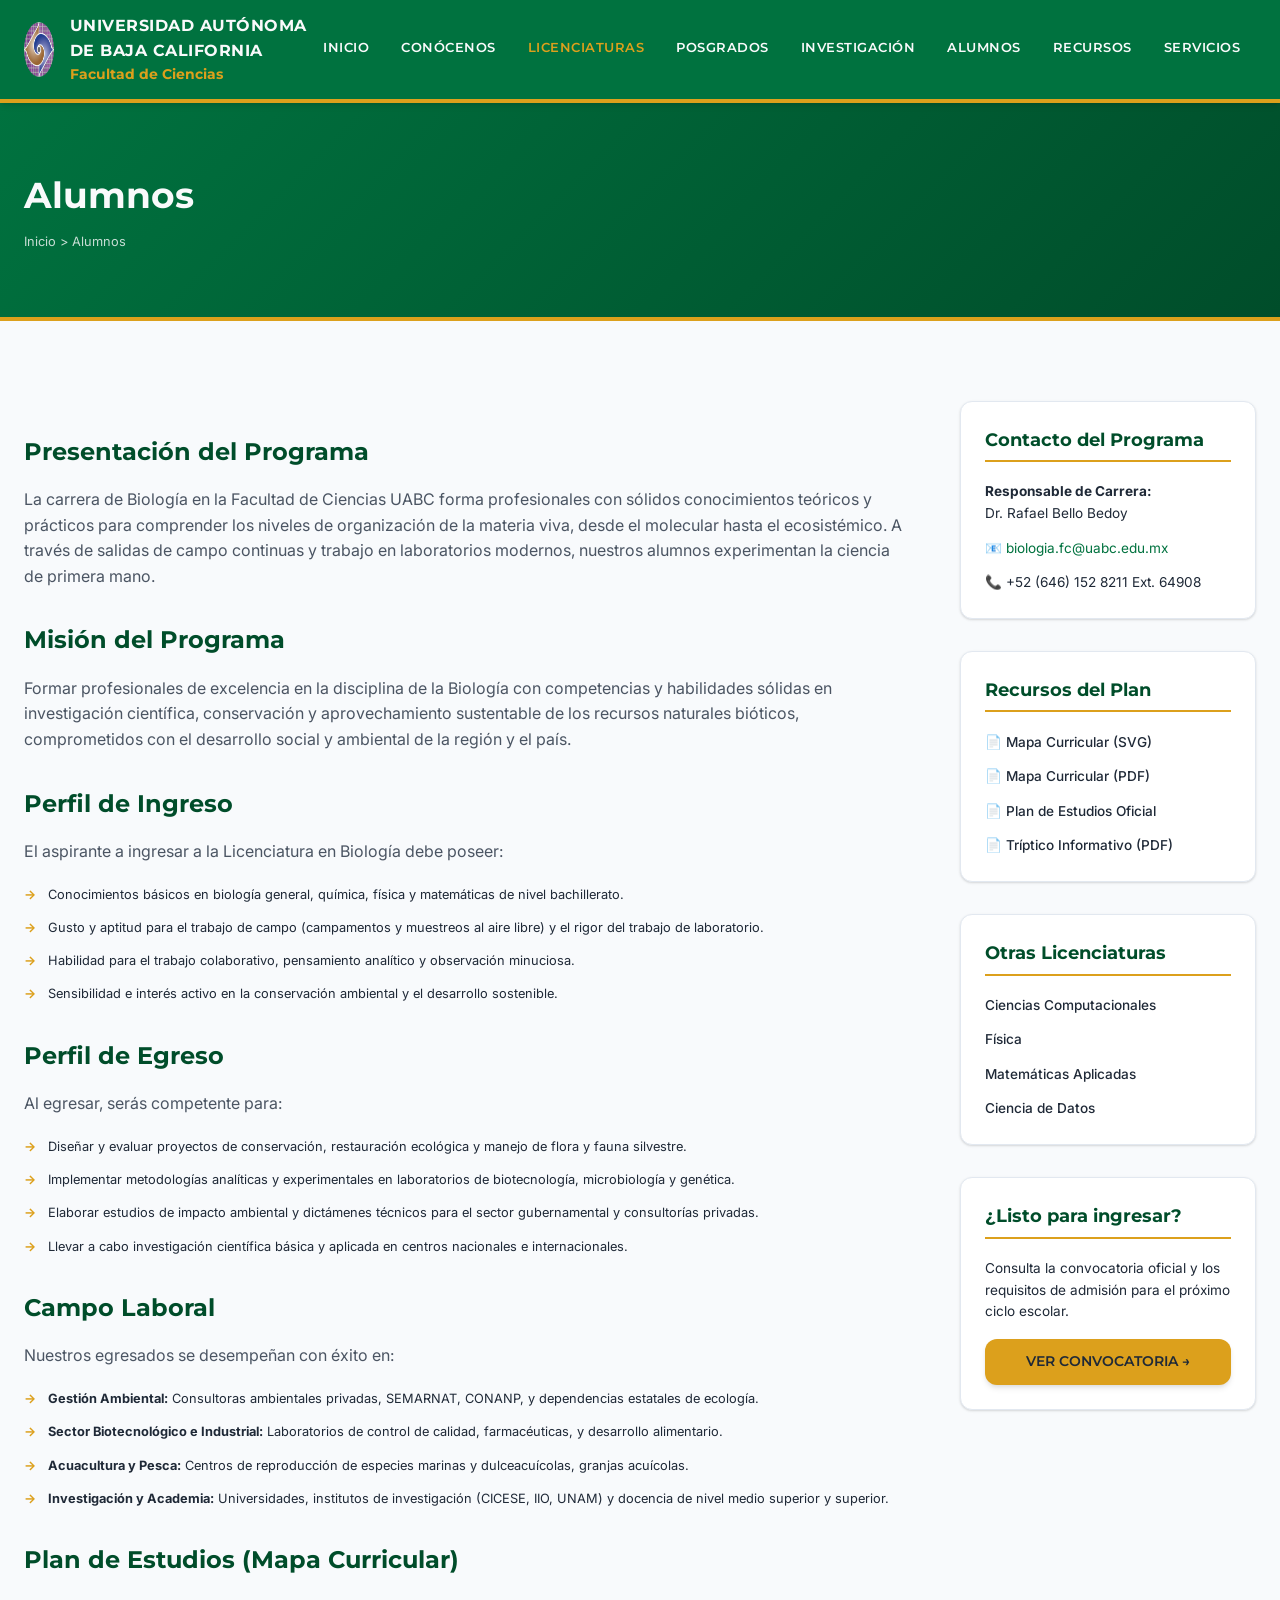
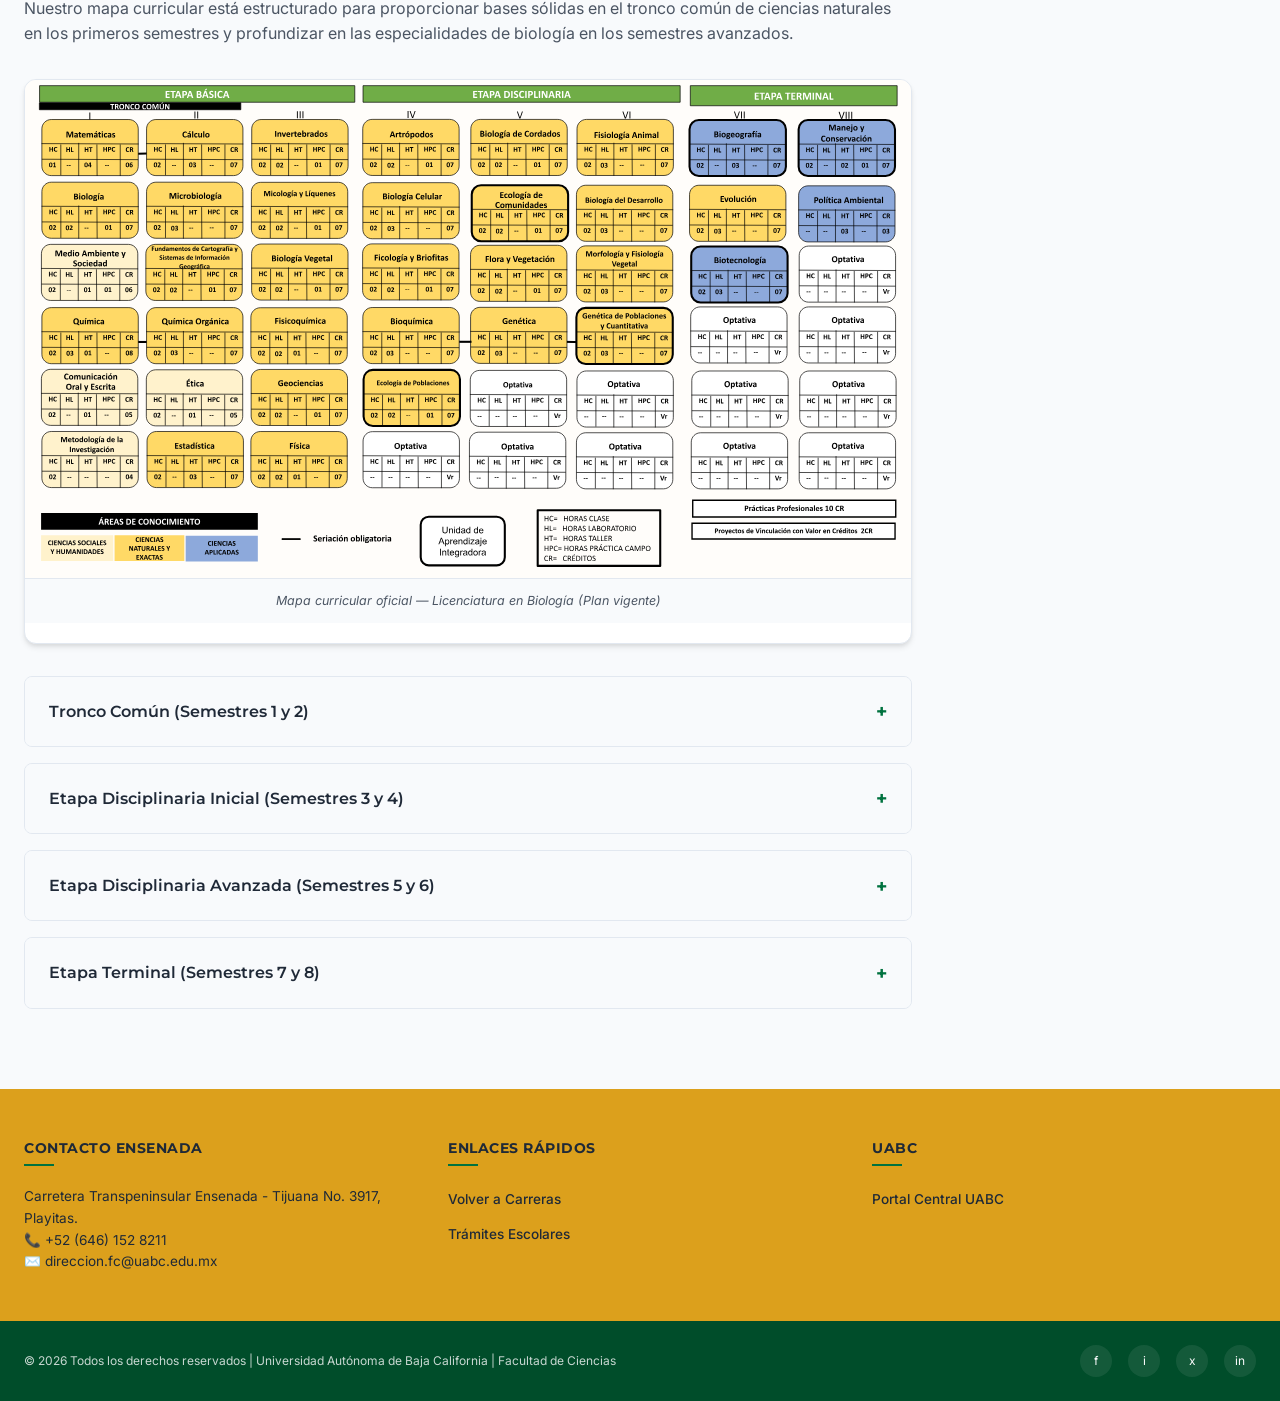
==== alumnos/index.html @ 663717fe "alumnos" ====
<!DOCTYPE html>
<html lang="es">

<head>
    <meta charset="UTF-8">
    <meta name="viewport" content="width=device-width, initial-scale=1.0">
    <title>Alumnos</title>
    <link rel="icon" href="../assets/img/fcloog.png">
    <link rel="stylesheet" href="../styles.css">
</head>

<body>



    <!-- Header & Navigation -->
    <header class="header-wrapper">
        <div class="container">
            <div class="main-nav">
                <a href="index.html" class="brand-section" id="logo-link">
                    <div class="brand-logos">
                        <img src="../assets/img/fcloog.png" alt="Logo Facultad de Ciencias" class="fc-logo"
                            id="fc-logo-img">
                    </div>
                    <div class="brand-text">
                        <h1>Universidad Autónoma de Baja California</h1>
                        <p><b> Facultad de Ciencias</b></p>
                    </div>
                </a>

                <!-- Desktop Menu -->
                <nav class="nav-links" id="navLinks">
                    <div class="nav-item">
                        <a href="../index.html" class="nav-link">Inicio</a>
                    </div>
                    <div class="nav-item">
                        <a href="../index.html#nosotros" class="nav-link">Conócenos</a>
                        <div class="dropdown-menu">
                            <a href="../index.html#nosotros" class="dropdown-item">Historia</a>
                            <a href="../index.html#nosotros" class="dropdown-item">Misión y Visión</a>
                            <a href="../index.html#nosotros" class="dropdown-item">Directorio Administrativo</a>
                        </div>
                    </div>
                    <div class="nav-item active">
                        <a href="index.html#carreras" class="nav-link">Licenciaturas</a>
                        <div class="dropdown-menu">
                            <a href="biologia.html" class="dropdown-item">Biología</a>
                            <a href="computacion.html" class="dropdown-item">Ciencias Computacionales</a>
                            <a href="fisica.html" class="dropdown-item">Física</a>
                            <a href="matematicas.html" class="dropdown-item">Matemáticas Aplicadas</a>
                            <a href="datos.html" class="dropdown-item">Ciencia de Datos</a>
                        </div>
                    </div>
                    <div class="nav-item">
                        <a href="#posgrados" class="nav-link">Posgrados</a>
                        <div class="dropdown-menu">
                            <a href="https://www.mezauabc.com/" target="_blank" class="dropdown-item">M. en Ecología
                                Molecular y Biotecnología</a>
                            <a href="http://fcm.ens.uabc.mx/posgrado/gestion-ambiental-especialidad.php" target="_blank"
                                class="dropdown-item">Esp. en Gestión Ambiental</a>
                            <a href="https://www.mydciuabc.com/" target="_blank" class="dropdown-item">M. y Dr. en
                                Ciencias e Ingeniería (MyDCI)</a>
                        </div>
                    </div>
                    <div class="nav-item">
                        <a href="#investigacion" class="nav-link">Investigación</a>
                        <div class="dropdown-menu">
                            <a href="#investigacion" class="dropdown-item">Indicadores de Calidad</a>
                            <a href="#investigacion" class="dropdown-item">Cuerpos Académicos</a>
                            <a href="#investigacion" class="dropdown-item">Proyectos Activos</a>
                        </div>
                    </div>
                    <div class="nav-item">
                        <a href="#alumnos" class="nav-link">Alumnos</a>
                        <div class="dropdown-menu">
                            <a href="#alumnos" class="dropdown-item">Horarios de Clase</a>
                            <a href="#alumnos" class="dropdown-item">Servicio Social</a>
                            <a href="#alumnos" class="dropdown-item">Modalidades de Aprendizaje (OMA)</a>
                            <a href="#alumnos" class="dropdown-item">Examenes especiales</a>
                            <a href="#alumnos" class="dropdown-item">Proceso de Bajas</a>
                            <a href="#alumnos" class="dropdown-item">Nuevo Ingreso</a>
                            <a href="#alumnos" class="dropdown-item">Inscripciones</a>
                            <a href="#alumnos" class="dropdown-item">Prácticas Profesionales</a>
                            <a href="#alumnos" class="dropdown-item">Portal de Alumnos</a>
                            <a href="#alumnos" class="dropdown-item">Tutoria</a>
                            <a href="#alumnos" class="dropdown-item">Titulación</a>
                            <a href="#alumnos" class="dropdown-item">Blackboard</a>
                            <a href="#alumnos" class="dropdown-item">Seguro Facultativo</a>
                            <a href="#alumnos" class="dropdown-item">Programa 8=1</a>
                            <a href="#alumnos" class="dropdown-item">Sociedad de Alumnos</a>
                        </div>
                    </div>
                    <div class="nav-item">
                        <a href="#recursos" class="nav-link">Recursos</a>
                        <div class="dropdown-menu">
                            <a href="../index.html#recursos" class="dropdown-item">Manuales de Laboratorio</a>
                            <a href="../index.html#recursos" class="dropdown-item">Libros Publicados</a>
                            <a href="../index.html#recursos" class="dropdown-item">Reglamentos</a>
                        </div>
                    </div>
                    <div class="nav-item">
                        <a href="#recursos" class="nav-link">Servicios</a>
                        <div class="dropdown-menu">
                            <a href="#recursos" class="dropdown-item">Visitas</a>
                            <a href="#recursos" class="dropdown-item">Prestación de Servicios</a>
                        </div>
                    </div>
                </nav>

                <button class="mobile-menu-btn" id="mobileMenuBtn">☰</button>
            </div>
        </div>
    </header>

    <!-- Page Header -->
    <section class="page-header">
        <div class="container">
            <h1 class="page-header-title">Alumnos</h1>
            <div class="breadcrumbs">
                <a href="../index.html">Inicio</a> &gt; <a href="../index.html#carreras">Alumnos</a>
            </div>
        </div>
    </section>

    <!-- Page Content -->
    <section class="page-content-wrapper">
        <div class="container">
            <div class="page-grid">

                <!-- Main Content -->
                <main class="page-main">
                    <!-- Stat board -->
                    <!-- <div class="program-stats">
                        <div class="stat-item">
                            <span class="stat-label">Duración</span>
                            <span class="stat-val">8 Semestres</span>
                        </div>
                        <div class="stat-item">
                            <span class="stat-label">Modalidad</span>
                            <span class="stat-val">Presencial</span>
                        </div>
                        <div class="stat-item">
                            <span class="stat-label">Créditos</span>
                            <span class="stat-val">350 Créditos</span>
                        </div>
                        <div class="stat-item">
                            <span class="stat-label">Campus</span>
                            <span class="stat-val">Ensenada</span>
                        </div>
                    </div> -->

                    <h2>Presentación del Programa</h2>
                    <p>La carrera de Biología en la Facultad de Ciencias UABC forma profesionales con sólidos
                        conocimientos teóricos y prácticos para comprender los niveles de organización de la materia
                        viva, desde el molecular hasta el ecosistémico. A través de salidas de campo continuas y trabajo
                        en laboratorios modernos, nuestros alumnos experimentan la ciencia de primera mano.</p>

                    <h2>Misión del Programa</h2>
                    <p>Formar profesionales de excelencia en la disciplina de la Biología con competencias y habilidades
                        sólidas en investigación científica, conservación y aprovechamiento sustentable de los recursos
                        naturales bióticos, comprometidos con el desarrollo social y ambiental de la región y el país.
                    </p>

                    <h2>Perfil de Ingreso</h2>
                    <p>El aspirante a ingresar a la Licenciatura en Biología debe poseer:</p>
                    <ul class="stage-list" style="margin-bottom: 1.5rem;">
                        <li>Conocimientos básicos en biología general, química, física y matemáticas de nivel
                            bachillerato.</li>
                        <li>Gusto y aptitud para el trabajo de campo (campamentos y muestreos al aire libre) y el rigor
                            del trabajo de laboratorio.</li>
                        <li>Habilidad para el trabajo colaborativo, pensamiento analítico y observación minuciosa.</li>
                        <li>Sensibilidad e interés activo en la conservación ambiental y el desarrollo sostenible.</li>
                    </ul>

                    <h2>Perfil de Egreso</h2>
                    <p>Al egresar, serás competente para:</p>
                    <ul class="stage-list" style="margin-bottom: 1.5rem;">
                        <li>Diseñar y evaluar proyectos de conservación, restauración ecológica y manejo de flora y
                            fauna silvestre.</li>
                        <li>Implementar metodologías analíticas y experimentales en laboratorios de biotecnología,
                            microbiología y genética.</li>
                        <li>Elaborar estudios de impacto ambiental y dictámenes técnicos para el sector gubernamental y
                            consultorías privadas.</li>
                        <li>Llevar a cabo investigación científica básica y aplicada en centros nacionales e
                            internacionales.</li>
                    </ul>

                    <h2>Campo Laboral</h2>
                    <p>Nuestros egresados se desempeñan con éxito en:</p>
                    <ul class="stage-list" style="margin-bottom: 1.5rem;">
                        <li><strong>Gestión Ambiental:</strong> Consultoras ambientales privadas, SEMARNAT, CONANP, y
                            dependencias estatales de ecología.</li>
                        <li><strong>Sector Biotecnológico e Industrial:</strong> Laboratorios de control de calidad,
                            farmacéuticas, y desarrollo alimentario.</li>
                        <li><strong>Acuacultura y Pesca:</strong> Centros de reproducción de especies marinas y
                            dulceacuícolas, granjas acuícolas.</li>
                        <li><strong>Investigación y Academia:</strong> Universidades, institutos de investigación
                            (CICESE, IIO, UNAM) y docencia de nivel medio superior y superior.</li>
                    </ul>

                    <!-- Study Plan Curriculum Accordion -->
                    <h2>Plan de Estudios (Mapa Curricular)</h2>
                    <p>Nuestro mapa curricular está estructurado para proporcionar bases sólidas en el tronco común de
                        ciencias naturales en los primeros semestres y profundizar en las especialidades de biología en
                        los semestres avanzados.</p>

                    <!-- Plan de Estudios Image -->
                    <div class="plan-image-wrapper">
                        <img src="../assets/planes/biologia.svg" alt="Mapa Curricular Licenciatura en Biología - UABC"
                            class="plan-image">
                        <p class="plan-image-caption">Mapa curricular oficial — Licenciatura en Biología (Plan vigente)
                        </p>
                    </div>

                    <div class="curriculum-accordion">
                        <!-- Semestre 1-2 -->
                        <div class="accordion-item">
                            <div class="accordion-header">Tronco Común (Semestres 1 y 2)</div>
                            <div class="accordion-body">
                                <div class="semester-list">
                                    <div class="subject-card">Matemáticas Básicas</div>
                                    <div class="subject-card">Química General</div>
                                    <div class="subject-card">Biología General</div>
                                    <div class="subject-card">Introducción a las Ciencias</div>
                                    <div class="subject-card">Física General</div>
                                    <div class="subject-card">Metodología de la Ciencia</div>
                                </div>
                            </div>
                        </div>

                        <!-- Semestre 3-4 -->
                        <div class="accordion-item">
                            <div class="accordion-header">Etapa Disciplinaria Inicial (Semestres 3 y 4)</div>
                            <div class="accordion-body">
                                <div class="semester-list">
                                    <div class="subject-card">Botánica General</div>
                                    <div class="subject-card">Zoología de Invertebrados</div>
                                    <div class="subject-card">Bioquímica Celular</div>
                                    <div class="subject-card">Bioestadística</div>
                                    <div class="subject-card">Fisiología Vegetal</div>
                                    <div class="subject-card">Morfología Animal</div>
                                </div>
                            </div>
                        </div>

                        <!-- Semestre 5-6 -->
                        <div class="accordion-item">
                            <div class="accordion-header">Etapa Disciplinaria Avanzada (Semestres 5 y 6)</div>
                            <div class="accordion-body">
                                <div class="semester-list">
                                    <div class="subject-card">Ecología General</div>
                                    <div class="subject-card">Genética de Poblaciones</div>
                                    <div class="subject-card">Biología Marina</div>
                                    <div class="subject-card">Zoología de Vertebrados</div>
                                    <div class="subject-card">Microbiología</div>
                                    <div class="subject-card">Evolución Biológica</div>
                                </div>
                            </div>
                        </div>

                        <!-- Semestre 7-8 -->
                        <div class="accordion-item">
                            <div class="accordion-header">Etapa Terminal (Semestres 7 y 8)</div>
                            <div class="accordion-body">
                                <div class="semester-list">
                                    <div class="subject-card">Manejo de Vida Silvestre</div>
                                    <div class="subject-card">Legislación Ambiental</div>
                                    <div class="subject-card">Seminario de Titulación</div>
                                    <div class="subject-card">Biogeografía</div>
                                    <div class="subject-card">Asignatura Optativa I</div>
                                    <div class="subject-card">Asignatura Optativa II</div>
                                </div>
                            </div>
                        </div>
                    </div>
                </main>

                <!-- Sidebar -->
                <aside class="sidebar">
                    <div class="sidebar-panel">
                        <h3>Contacto del Programa</h3>
                        <p style="font-size: 0.85rem; margin-bottom: 0.8rem;"><strong>Responsable de
                                Carrera:</strong><br>Dr. Rafael Bello Bedoy</p>
                        <p style="font-size: 0.85rem; margin-bottom: 0.8rem;">📧 <a
                                href="mailto:biologia.fc@uabc.edu.mx"
                                style="color: var(--primary-color);">biologia.fc@uabc.edu.mx</a></p>
                        <p style="font-size: 0.85rem;">📞 +52 (646) 152 8211 Ext. 64908</p>
                    </div>

                    <div class="sidebar-panel">
                        <h3>Recursos del Plan</h3>
                        <div class="sidebar-links">
                            <a href="./assets/planes/biologia.svg" target="_blank" class="sidebar-link">
                                📄 Mapa Curricular (SVG)
                            </a>
                            <a href="https://ciencias.ens.uabc.mx/documentos/nuevoplan/mapa-biologia.pdf"
                                target="_blank" class="sidebar-link">
                                📄 Mapa Curricular (PDF)
                            </a>
                            <a href="https://ciencias.ens.uabc.mx/documentos/planes/bio/PlanBio_2017-2.pdf"
                                target="_blank" class="sidebar-link">
                                📄 Plan de Estudios Oficial
                            </a>
                            <a href="https://ciencias.ens.uabc.mx/documentos/dipticos/biologia.pdf" target="_blank"
                                class="sidebar-link">
                                📄 Tríptico Informativo (PDF)
                            </a>
                        </div>
                    </div>

                    <div class="sidebar-panel">
                        <h3>Otras Licenciaturas</h3>
                        <div class="sidebar-links">
                            <a href="computacion.html" class="sidebar-link">Ciencias Computacionales</a>
                            <a href="fisica.html" class="sidebar-link">Física</a>
                            <a href="matematicas.html" class="sidebar-link">Matemáticas Aplicadas</a>
                            <a href="datos.html" class="sidebar-link">Ciencia de Datos</a>
                        </div>
                    </div>

                    <div class="sidebar-panel">
                        <h3>¿Listo para ingresar?</h3>
                        <p style="font-size: 0.85rem; margin-bottom: 1rem;">Consulta la convocatoria oficial y los
                            requisitos de admisión para el próximo ciclo escolar.</p>
                        <a href="http://cgsege.uabc.mx" target="_blank" class="btn"
                            style="width: 100%; text-align: center; display: block;">Ver Convocatoria →</a>
                    </div>
                </aside>

            </div>
        </div>
    </section>

    <!-- Footer -->
    <footer class="footer-wrapper">
        <div class="footer-middle">
            <div class="container">
                <div class="footer-middle-grid">
                    <div class="footer-middle-col">
                        <h3>Contacto Ensenada</h3>
                        <p style="font-size: 0.85rem; line-height: 1.6;">Carretera Transpeninsular Ensenada - Tijuana
                            No. 3917, Playitas.<br>📞 +52 (646) 152 8211<br>✉️ direccion.fc@uabc.edu.mx</p>
                    </div>
                    <div class="footer-middle-col">
                        <h3>Enlaces Rápidos</h3>
                        <ul>
                            <li><a href="../index.html#carreras">Volver a Carreras</a></li>
                            <li><a href="../index.html#alumnos">Trámites Escolares</a></li>
                        </ul>
                    </div>
                    <div class="footer-middle-col">
                        <h3>UABC</h3>
                        <ul>
                            <li><a href="https://www.uabc.mx/" target="_blank">Portal Central UABC</a></li>
                        </ul>
                    </div>
                </div>
            </div>
        </div>
        <div class="footer-bottom">
            <div class="container">
                <p>© 2026 Todos los derechos reservados | Universidad Autónoma de Baja California | Facultad de Ciencias
                </p>
                <div class="social-links">
                    <a href="https://www.facebook.com/UABC.FacultaddeCiencias" target="_blank" class="social-link">f</a>
                    <a href="https://www.instagram.com/uabc_oficial" target="_blank" class="social-link">i</a>
                    <a href="https://twitter.com/UABC_Oficial" target="_blank" class="social-link">x</a>
                    <a href="https://mx.linkedin.com/school/uabc/" target="_blank" class="social-link">in</a>
                </div>
            </div>
        </div>
    </footer>

    <script src="../app.js"></script>
</body>

</html>
---- styles.css ----
@import url('https://fonts.googleapis.com/css?family=Montserrat:200,400,600,700|Inter:400,500,600,700&display=swap');

:root {
    --primary-color: #00723F;
    /* Rich UABC Green */
    --primary-light: #0b9354;
    --primary-dark: #004d2a;
    --accent-color: #DCA01C;
    /* UABC Gold */
    --accent-light: #ffd56b;
    --accent-dark: #b8810e;
    --text-dark: #1F2937;
    --text-medium: #4B5563;
    --text-light: #F9FAFB;
    --text-muted: #9CA3AF;
    --bg-light: #F8FAFC;
    --bg-card: #FFFFFF;
    --bg-dark: #111827;
    --border-color: #E2E8F0;

    --font-sans: 'Inter', sans-serif;
    --font-title: 'Montserrat', sans-serif;

    --shadow-sm: 0 1px 3px rgba(0, 0, 0, 0.1), 0 1px 2px rgba(0, 0, 0, 0.06);
    --shadow-md: 0 4px 6px -1px rgba(0, 0, 0, 0.1), 0 2px 4px -1px rgba(0, 0, 0, 0.06);
    --shadow-lg: 0 10px 15px -3px rgba(0, 0, 0, 0.1), 0 4px 6px -2px rgba(0, 0, 0, 0.05);
    --shadow-inner: inset 0 2px 4px 0 rgba(0, 0, 0, 0.06);

    --transition-fast: all 0.2s cubic-bezier(0.4, 0, 0.2, 1);
    --transition-normal: all 0.3s cubic-bezier(0.4, 0, 0.2, 1);
    --border-radius: 12px;
}

/* Base Styles */
* {
    margin: 0;
    padding: 0;
    box-sizing: border-box;
}

html {
    scroll-behavior: smooth;
    font-size: 16px;
}

body {
    font-family: var(--font-sans);
    color: var(--text-dark);
    background-color: var(--bg-light);
    line-height: 1.6;
    overflow-x: hidden;
}

a {
    color: inherit;
    text-decoration: none;
    transition: var(--transition-fast);
}

img {
    max-width: 100%;
    height: auto;
    display: block;
}

ul {
    list-style: none;
}

.header-wrapper .container {
    margin: 0;
    max-width: none;
}

.container {
    width: 100%;
    max-width: 1280px;
    margin: 0 auto;
    padding: 0 1.5rem;
}

/* Header & Navigation */
.header-wrapper {
    background-color: var(--primary-color);
    border-bottom: 4px solid var(--accent-color);
    position: sticky;
    top: 0;
    z-index: 1000;
    box-shadow: var(--shadow-md);
}

.top-bar {
    background-color: var(--primary-dark);
    font-size: 0.75rem;
    color: var(--text-light);
    padding: 0.35rem 0;
    font-weight: 500;
}

.top-bar .container {
    margin: 0;
    max-width: none;
    display: flex;
    justify-content: space-between;
    align-items: center;
}

.top-bar-links a {
    margin-left: 1.5rem;
    opacity: 0.85;
}

.top-bar-links a:hover {
    opacity: 1;
    color: var(--accent-color);
}

/* Main Navigation */
.main-nav {
    display: flex;
    justify-content: space-between;
    align-items: center;
    padding: 0.8rem 0;
}

.brand-section {
    display: flex;
    align-items: center;
    gap: 1rem;
}

.brand-logos {
    display: flex;
    align-items: center;
    gap: 0.5rem;
}

.uabc-shield {
    height: 60px;
    width: auto;
    background-color: white;
    padding: 3px;
    border-radius: 4px;
}

.fc-logo {
    height: 55px;
    width: auto;
}

.brand-text {
    color: var(--text-light);
    font-family: var(--font-title);
}

.brand-text h1 {
    font-size: 1rem;
    font-weight: 700;
    letter-spacing: 0.5px;
    text-transform: uppercase;
}

.brand-text p {
    font-size: 0.85rem;
    font-weight: 400;
    color: var(--accent-color);
}

.nav-links {
    display: flex;
    align-items: center;
}

.nav-item {
    position: relative;
}

.nav-link {
    display: block;
    padding: 0.8rem 1rem;
    color: var(--text-light);
    font-family: var(--font-title);
    font-weight: 600;
    font-size: 0.8rem;
    letter-spacing: 0.5px;
    text-transform: uppercase;
    border-bottom: 2px solid transparent;
}

.nav-link:hover,
.nav-item.active .nav-link {
    color: var(--accent-color);
}

/* Dropdown Menu */
.dropdown-menu {
    position: absolute;
    top: 100%;
    left: 50%;
    transform: translateX(-50%) translateY(10px);
    background-color: var(--bg-card);
    min-width: 260px;
    border-radius: 8px;
    box-shadow: var(--shadow-lg);
    opacity: 0;
    visibility: hidden;
    transition: var(--transition-normal);
    border: 1px solid var(--border-color);
    border-top: 3px solid var(--primary-color);
    padding: 0.5rem 0;
    z-index: 1001;
}

.nav-item:hover .dropdown-menu {
    opacity: 1;
    visibility: visible;
    transform: translateX(-50%) translateY(0);
}

.dropdown-item {
    display: block;
    padding: 0.6rem 1.2rem;
    color: var(--text-dark);
    font-size: 0.85rem;
    font-weight: 500;
    border-left: 3px solid transparent;
}

.dropdown-item:hover {
    background-color: var(--bg-light);
    color: var(--primary-color);
    border-left-color: var(--accent-color);
    padding-left: 1.4rem;
}

/* Mobile Menu Button */
.mobile-menu-btn {
    display: none;
    background: none;
    border: none;
    color: var(--text-light);
    font-size: 1.5rem;
    cursor: pointer;
    padding: 0.5rem;
}

/* Carousel / Hero Slider */
.hero-slider {
    position: relative;
    height: 520px;
    background-color: var(--bg-dark);
    overflow: hidden;
}

.slider-container {
    height: 100%;
    display: flex;
    transition: transform 0.6s ease-in-out;
}

.slide {
    min-width: 100%;
    height: 100%;
    position: relative;
}

.slide img {
    width: 100%;
    height: 100%;
    object-fit: cover;
    opacity: 0.6;
}

.slide-overlay {
    position: absolute;
    inset: 0;
    background: linear-gradient(to right, rgba(0, 77, 42, 0.85) 30%, rgba(0, 0, 0, 0.4) 100%);
    display: flex;
    align-items: center;
    color: var(--text-light);
}

.slide-content {
    max-width: 650px;
    padding: 2rem;
    animation: fadeInUp 0.8s ease;
}

.slide-tag {
    background-color: var(--accent-color);
    color: var(--text-dark);
    padding: 0.3rem 0.8rem;
    font-size: 0.75rem;
    font-weight: 700;
    text-transform: uppercase;
    border-radius: 4px;
    display: inline-block;
    margin-bottom: 1rem;
}

.slide-content h2 {
    font-family: var(--font-title);
    font-size: 2.5rem;
    font-weight: 700;
    margin-bottom: 1rem;
    line-height: 1.2;
}

.slide-content p {
    font-size: 1.05rem;
    margin-bottom: 1.5rem;
    opacity: 0.9;
}

.btn {
    display: inline-block;
    padding: 0.75rem 1.5rem;
    background-color: var(--accent-color);
    color: var(--text-dark);
    font-family: var(--font-title);
    font-weight: 600;
    font-size: 0.85rem;
    text-transform: uppercase;
    border-radius: var(--border-radius);
    box-shadow: var(--shadow-md);
    cursor: pointer;
    border: none;
    transition: var(--transition-fast);
}

.btn:hover {
    background-color: #f3b01c;
    transform: translateY(-2px);
    box-shadow: var(--shadow-lg);
}

.btn-secondary {
    background-color: transparent;
    border: 2px solid var(--text-light);
    color: var(--text-light);
    margin-left: 1rem;
}

.btn-secondary:hover {
    background-color: var(--text-light);
    color: var(--primary-color);
}

/* Slider Controls */
.slider-btn {
    position: absolute;
    top: 50%;
    transform: translateY(-50%);
    background-color: rgba(0, 0, 0, 0.4);
    border: none;
    color: var(--text-light);
    width: 45px;
    height: 45px;
    border-radius: 50%;
    cursor: pointer;
    display: flex;
    align-items: center;
    justify-content: center;
    font-size: 1.2rem;
    transition: var(--transition-fast);
    z-index: 10;
}

.slider-btn:hover {
    background-color: var(--accent-color);
    color: var(--text-dark);
}

.slider-prev {
    left: 1.5rem;
}

.slider-next {
    right: 1.5rem;
}

.slider-dots {
    position: absolute;
    bottom: 1.5rem;
    left: 50%;
    transform: translateX(-50%);
    display: flex;
    gap: 0.5rem;
    z-index: 10;
}

.dot {
    width: 10px;
    height: 10px;
    border-radius: 50%;
    background-color: rgba(255, 255, 255, 0.4);
    cursor: pointer;
    transition: var(--transition-fast);
}

.dot.active {
    background-color: var(--accent-color);
    width: 25px;
    border-radius: 5px;
}

/* Slogan Bar */
.slogan-bar {
    background-color: var(--primary-color);
    color: var(--text-light);
    padding: 1.5rem 0;
    text-align: center;
    font-family: var(--font-title);
    font-size: 1.25rem;
    font-weight: 600;
    letter-spacing: 0.5px;
    border-bottom: 2px solid var(--accent-color);
}

.slogan-bar span {
    color: var(--accent-color);
}

/* Section Header */
.section-header {
    text-align: center;
    margin-bottom: 3rem;
}

.section-tag {
    color: var(--accent-color);
    font-weight: 700;
    font-size: 0.8rem;
    text-transform: uppercase;
    letter-spacing: 1.5px;
    display: block;
    margin-bottom: 0.5rem;
}

.section-title {
    font-family: var(--font-title);
    font-size: 2.25rem;
    font-weight: 700;
    color: var(--primary-dark);
    position: relative;
    padding-bottom: 0.75rem;
    display: inline-block;
}

.section-title::after {
    content: '';
    position: absolute;
    bottom: 0;
    left: 50%;
    transform: translateX(-50%);
    width: 60px;
    height: 3px;
    background-color: var(--accent-color);
}

/* Program Highlight Section (Enrolment Boost) */
.section-programs {
    padding: 5rem 0;
    background-color: white;
}

.programs-grid {
    display: grid;
    grid-template-columns: repeat(auto-fit, minmax(220px, 1fr));
    gap: 1.5rem;
}

.program-card {
    background-color: var(--bg-light);
    border: 1px solid var(--border-color);
    border-radius: var(--border-radius);
    padding: 2.2rem 1.5rem;
    text-align: center;
    box-shadow: var(--shadow-sm);
    transition: var(--transition-normal);
    display: flex;
    flex-direction: column;
    height: 100%;
}

.program-card:hover {
    transform: translateY(-8px);
    box-shadow: var(--shadow-lg);
    border-color: var(--accent-light);
    background-color: #fff;
}

.program-icon-wrapper {
    width: 80px;
    height: 80px;
    margin: 0 auto 1.5rem;
    background-color: white;
    border-radius: 50%;
    display: flex;
    align-items: center;
    justify-content: center;
    box-shadow: var(--shadow-sm);
    border: 2px solid var(--border-color);
    transition: var(--transition-fast);
}

.program-card:hover .program-icon-wrapper {
    border-color: var(--accent-color);
    background-color: rgba(220, 160, 28, 0.05);
}

.program-icon-wrapper svg {
    width: 40px;
    height: 40px;
    fill: none;
    stroke: var(--primary-color);
    stroke-width: 1.5;
}

.program-card:hover .program-icon-wrapper svg {
    stroke: var(--accent-color);
}

.program-card h3 {
    font-family: var(--font-title);
    font-size: 1.1rem;
    font-weight: 700;
    margin-bottom: 0.8rem;
    color: var(--primary-dark);
}

.program-card p {
    font-size: 0.85rem;
    color: var(--text-medium);
    margin-bottom: 1.5rem;
    flex-grow: 1;
}

.program-card .btn-text {
    font-weight: 600;
    font-size: 0.8rem;
    color: var(--primary-color);
    text-transform: uppercase;
    letter-spacing: 0.5px;
    display: inline-flex;
    align-items: center;
    gap: 0.3rem;
    justify-content: center;
}

.program-card .btn-text:hover {
    color: var(--accent-color);
}

/* Call to Action Banner (Matricula Highlight) */
.cta-banner {
    background: linear-gradient(135deg, var(--primary-color) 0%, var(--primary-dark) 100%);
    color: var(--text-light);
    padding: 4.5rem 0;
    position: relative;
    overflow: hidden;
}

.cta-banner::before {
    content: '';
    position: absolute;
    width: 300px;
    height: 300px;
    background-color: rgba(220, 160, 28, 0.15);
    border-radius: 50%;
    top: -50px;
    right: -50px;
}

.cta-grid {
    display: grid;
    grid-template-columns: 2fr 1fr;
    align-items: center;
    gap: 2rem;
}

.cta-content h2 {
    font-family: var(--font-title);
    font-size: 2rem;
    font-weight: 700;
    margin-bottom: 1rem;
}

.cta-content p {
    font-size: 1.05rem;
    opacity: 0.9;
}

.cta-action {
    justify-self: end;
}

.cta-action .btn {
    font-size: 0.95rem;
    padding: 0.9rem 2rem;
}

/* News and Events Section */
.section-news-events {
    padding: 5rem 0;
    background-color: var(--bg-light);
}

.news-events-grid {
    display: grid;
    grid-template-columns: 2fr 1fr;
    gap: 2rem;
}

.news-list {
    display: grid;
    grid-template-columns: repeat(auto-fit, minmax(280px, 1fr));
    gap: 1.5rem;
}

.news-card {
    background-color: var(--bg-card);
    border-radius: var(--border-radius);
    border: 1px solid var(--border-color);
    box-shadow: var(--shadow-sm);
    overflow: hidden;
    transition: var(--transition-normal);
    display: flex;
    flex-direction: column;
}

.news-card:hover {
    transform: translateY(-5px);
    box-shadow: var(--shadow-md);
}

.news-img {
    height: 180px;
    overflow: hidden;
    position: relative;
}

.news-img img {
    width: 100%;
    height: 100%;
    object-fit: cover;
    transition: var(--transition-normal);
}

.news-card:hover .news-img img {
    transform: scale(1.05);
}

.news-body {
    padding: 1.25rem;
    display: flex;
    flex-direction: column;
    flex-grow: 1;
}

.news-date {
    font-size: 0.75rem;
    color: var(--text-muted);
    margin-bottom: 0.5rem;
    text-transform: uppercase;
}

.news-card h4 {
    font-family: var(--font-title);
    font-size: 0.95rem;
    font-weight: 700;
    line-height: 1.4;
    margin-bottom: 0.8rem;
    color: var(--primary-dark);
}

.news-excerpt {
    font-size: 0.8rem;
    color: var(--text-medium);
    margin-bottom: 1.2rem;
    flex-grow: 1;
}

.news-link {
    font-size: 0.75rem;
    font-weight: 600;
    color: var(--primary-color);
    text-transform: uppercase;
    letter-spacing: 0.5px;
    display: inline-flex;
    align-items: center;
    gap: 0.2rem;
    margin-top: auto;
}

.news-link:hover {
    color: var(--accent-color);
}

/* Events Panel */
.events-panel {
    background-color: var(--bg-card);
    border-radius: var(--border-radius);
    border: 1px solid var(--border-color);
    box-shadow: var(--shadow-sm);
    padding: 1.5rem;
}

.events-panel h3 {
    font-family: var(--font-title);
    font-size: 1.25rem;
    font-weight: 700;
    color: var(--primary-dark);
    margin-bottom: 1.5rem;
    padding-bottom: 0.5rem;
    border-bottom: 2px solid var(--accent-color);
}

.event-item {
    display: flex;
    gap: 1rem;
    padding-bottom: 1.2rem;
    margin-bottom: 1.2rem;
    border-bottom: 1px solid var(--border-color);
}

.event-item:last-child {
    border-bottom: none;
    padding-bottom: 0;
    margin-bottom: 0;
}

.event-date-box {
    background-color: rgba(0, 114, 63, 0.08);
    border-radius: 8px;
    border-left: 4px solid var(--primary-color);
    padding: 0.5rem;
    min-width: 60px;
    text-align: center;
    height: max-content;
}

.event-month {
    font-size: 0.65rem;
    font-weight: 700;
    text-transform: uppercase;
    color: var(--primary-color);
    display: block;
}

.event-day {
    font-size: 1.25rem;
    font-weight: 700;
    line-height: 1;
    color: var(--primary-dark);
}

.event-info h4 {
    font-family: var(--font-title);
    font-size: 0.85rem;
    font-weight: 700;
    margin-bottom: 0.3rem;
    line-height: 1.3;
}

.event-time {
    font-size: 0.75rem;
    color: var(--text-medium);
    display: block;
}

/* Student Stages / Procedures Section */
.section-stages {
    padding: 5rem 0;
    background-color: white;
}

.tabs-nav {
    display: flex;
    justify-content: center;
    border-bottom: 2px solid var(--border-color);
    margin-bottom: 2.5rem;
}

.tab-btn {
    padding: 1rem 2rem;
    background: none;
    border: none;
    font-family: var(--font-title);
    font-weight: 600;
    font-size: 0.95rem;
    color: var(--text-medium);
    cursor: pointer;
    position: relative;
    transition: var(--transition-fast);
}

.tab-btn:hover {
    color: var(--primary-color);
}

.tab-btn.active {
    color: var(--primary-color);
}

.tab-btn.active::after {
    content: '';
    position: absolute;
    bottom: -2px;
    left: 0;
    width: 100%;
    height: 3px;
    background-color: var(--accent-color);
}

.tab-content {
    display: none;
    animation: fadeIn 0.4s ease-in;
}

.tab-content.active {
    display: block;
}

.stages-grid {
    display: grid;
    grid-template-columns: repeat(auto-fit, minmax(280px, 1fr));
    gap: 1.5rem;
}

.stage-card {
    background-color: var(--bg-light);
    border: 1px solid var(--border-color);
    border-radius: var(--border-radius);
    padding: 2rem;
    position: relative;
}

.stage-card h3 {
    font-family: var(--font-title);
    font-size: 1.2rem;
    font-weight: 700;
    color: var(--primary-dark);
    margin-bottom: 1rem;
    display: flex;
    align-items: center;
    gap: 0.5rem;
}

.stage-card p {
    font-size: 0.85rem;
    color: var(--text-medium);
    margin-bottom: 1.5rem;
}

.stage-list {
    display: flex;
    flex-direction: column;
    gap: 0.8rem;
}

.stage-list li {
    font-size: 0.8rem;
    padding-left: 1.5rem;
    position: relative;
}

.stage-list li::before {
    content: '→';
    position: absolute;
    left: 0;
    color: var(--accent-color);
    font-weight: 700;
}

.stage-list a {
    color: var(--primary-color);
    font-weight: 600;
}

.stage-list a:hover {
    color: var(--accent-color);
}

/* Contact and Directory Section */
.section-contact {
    padding: 5rem 0;
    background-color: var(--bg-light);
}

.contact-grid {
    display: grid;
    grid-template-columns: 1fr 1fr;
    gap: 3rem;
}

.contact-info-list {
    display: flex;
    flex-direction: column;
    gap: 1.5rem;
}

.contact-info-item {
    display: flex;
    gap: 1rem;
}

.contact-info-icon {
    width: 45px;
    height: 45px;
    background-color: white;
    border-radius: 50%;
    display: flex;
    align-items: center;
    justify-content: center;
    box-shadow: var(--shadow-sm);
    border: 1px solid var(--border-color);
    color: var(--primary-color);
}

.contact-info-text h4 {
    font-family: var(--font-title);
    font-size: 0.95rem;
    font-weight: 700;
    margin-bottom: 0.2rem;
}

.contact-info-text p {
    font-size: 0.85rem;
    color: var(--text-medium);
}

.contact-map {
    border-radius: var(--border-radius);
    overflow: hidden;
    border: 1px solid var(--border-color);
    box-shadow: var(--shadow-md);
    height: 100%;
    min-height: 300px;
}

/* Footer Styles */
.footer-wrapper {
    color: var(--text-light);
}

.footer-top {
    background-color: #2D3748;
    /* Dark Grey */
    padding: 2rem 0;
    font-size: 0.8rem;
    text-align: center;
    border-bottom: 1px solid rgba(255, 255, 255, 0.08);
}

.footer-top-logo {
    margin-bottom: 1rem;
}

.footer-top-logo img {
    height: 40px;
    margin: 0 auto;
}

.footer-top p {
    max-width: 800px;
    margin: 0 auto;
    opacity: 0.85;
    line-height: 1.5;
}

.footer-middle {
    background-color: var(--accent-color);
    color: var(--text-dark);
    padding: 3rem 0;
}

.footer-middle-grid {
    display: grid;
    grid-template-columns: repeat(auto-fit, minmax(220px, 1fr));
    gap: 2.5rem;
}

.footer-middle-col h3 {
    font-family: var(--font-title);
    font-size: 0.9rem;
    font-weight: 700;
    text-transform: uppercase;
    letter-spacing: 0.5px;
    margin-bottom: 1.25rem;
    position: relative;
    padding-bottom: 0.4rem;
}

.footer-middle-col h3::after {
    content: '';
    position: absolute;
    bottom: 0;
    left: 0;
    width: 30px;
    height: 2px;
    background-color: var(--primary-color);
}

.footer-middle-col ul {
    display: flex;
    flex-direction: column;
    gap: 0.6rem;
}

.footer-middle-col a {
    font-size: 0.85rem;
    font-weight: 500;
}

.footer-middle-col a:hover {
    color: var(--primary-color);
    padding-left: 4px;
}

.footer-bottom {
    background-color: var(--primary-dark);
    padding: 1.5rem 0;
    font-size: 0.75rem;
}

.footer-bottom .container {
    display: flex;
    align-items: center;
    justify-content: space-between;
    gap: 1rem;
    flex-wrap: wrap;
}

.footer-bottom p {
    opacity: 0.8;
    margin-bottom: 0;
}

.social-links {
    display: flex;
    justify-content: center;
    gap: 1rem;
}

.social-link {
    width: 32px;
    height: 32px;
    background-color: rgba(255, 255, 255, 0.08);
    border-radius: 50%;
    display: flex;
    align-items: center;
    justify-content: center;
    transition: var(--transition-fast);
}

.social-link:hover {
    background-color: var(--accent-color);
    color: var(--text-dark);
}

/* Page Specific Styles (Detail Pages) */
.page-header {
    background: linear-gradient(135deg, var(--primary-color) 0%, var(--primary-dark) 100%);
    color: var(--text-light);
    padding: 4rem 0;
    border-bottom: 4px solid var(--accent-color);
    position: relative;
}

.page-header-title {
    font-family: var(--font-title);
    font-size: 2.25rem;
    font-weight: 700;
    margin-bottom: 0.5rem;
}

.breadcrumbs {
    font-size: 0.8rem;
    opacity: 0.8;
}

.breadcrumbs a:hover {
    color: var(--accent-color);
}

.page-content-wrapper {
    padding: 5rem 0;
}

.page-grid {
    display: grid;
    grid-template-columns: 3fr 1fr;
    gap: 3rem;
    align-items: start;
}

/* Sticky sidebar on desktop */
.sidebar {
    position: sticky;
    top: 5rem;
}

.page-main h2 {
    font-family: var(--font-title);
    font-size: 1.5rem;
    color: var(--primary-dark);
    margin-top: 2rem;
    margin-bottom: 1rem;
}

.page-main p {
    margin-bottom: 1.25rem;
    color: var(--text-medium);
}

.program-stats {
    display: grid;
    grid-template-columns: repeat(auto-fit, minmax(180px, 1fr));
    gap: 1.5rem;
    margin-bottom: 2.5rem;
}

.stat-item {
    background-color: white;
    border: 1px solid var(--border-color);
    border-radius: 8px;
    padding: 1.25rem;
    text-align: center;
    box-shadow: var(--shadow-sm);
}

.stat-label {
    font-size: 0.75rem;
    color: var(--text-muted);
    text-transform: uppercase;
    display: block;
    margin-bottom: 0.2rem;
}

.stat-val {
    font-family: var(--font-title);
    font-size: 1.25rem;
    font-weight: 700;
    color: var(--primary-color);
}

.curriculum-accordion {
    margin-top: 2rem;
    display: flex;
    flex-direction: column;
    gap: 1rem;
}

.accordion-item {
    background-color: white;
    border: 1px solid var(--border-color);
    border-radius: 8px;
    overflow: hidden;
}

.accordion-header {
    padding: 1.2rem 1.5rem;
    font-family: var(--font-title);
    font-weight: 600;
    background-color: var(--bg-light);
    cursor: pointer;
    display: flex;
    justify-content: space-between;
    align-items: center;
    transition: var(--transition-fast);
}

.accordion-header:hover {
    background-color: #eef2f6;
}

.accordion-header::after {
    content: '+';
    font-size: 1.2rem;
    font-weight: 700;
    color: var(--primary-color);
}

.accordion-item.active .accordion-header::after {
    content: '-';
}

.accordion-body {
    padding: 1.5rem;
    display: none;
    border-top: 1px solid var(--border-color);
    background-color: white;
}

.accordion-item.active .accordion-body {
    display: block;
}

/* Semester Grid */
.semester-list {
    display: grid;
    grid-template-columns: repeat(auto-fill, minmax(180px, 1fr));
    gap: 1rem;
}

.subject-card {
    background-color: var(--bg-light);
    border: 1px solid var(--border-color);
    border-radius: 6px;
    padding: 0.8rem;
    font-size: 0.8rem;
    text-align: center;
    font-weight: 500;
    min-height: 60px;
    display: flex;
    align-items: center;
    justify-content: center;
}

.sidebar-panel {
    background-color: white;
    border: 1px solid var(--border-color);
    border-radius: var(--border-radius);
    padding: 1.5rem;
    box-shadow: var(--shadow-sm);
    margin-bottom: 2rem;
}

.sidebar-panel h3 {
    font-family: var(--font-title);
    font-size: 1.1rem;
    color: var(--primary-dark);
    margin-bottom: 1.2rem;
    padding-bottom: 0.4rem;
    border-bottom: 2px solid var(--accent-color);
}

.sidebar-links {
    display: flex;
    flex-direction: column;
    gap: 0.8rem;
}

.sidebar-link {
    display: flex;
    align-items: center;
    gap: 0.5rem;
    font-size: 0.85rem;
    font-weight: 500;
}

.sidebar-link svg {
    width: 16px;
    height: 16px;
    stroke: var(--primary-color);
    fill: none;
}

.sidebar-link:hover {
    color: var(--primary-color);
}

/* Plan de Estudios Image Block */
.plan-image-wrapper {
    margin: 2rem 0;
    border: 1px solid var(--border-color);
    border-radius: var(--border-radius);
    overflow: hidden;
    box-shadow: var(--shadow-md);
    background-color: white;
}

.plan-image {
    width: 100%;
    height: auto;
    display: block;
    transition: transform 0.4s ease;
    cursor: zoom-in;
}

.plan-image:hover {
    transform: scale(1.02);
}

.plan-image-caption {
    text-align: center;
    padding: 0.75rem 1rem;
    font-size: 0.78rem;
    color: var(--text-muted);
    background-color: var(--bg-light);
    border-top: 1px solid var(--border-color);
    font-style: italic;
    margin: 0;
}

/* Lightbox overlay for plan image */
.plan-image-wrapper.expanded {
    position: fixed;
    inset: 0;
    z-index: 9999;
    margin: 0;
    border-radius: 0;
    border: none;
    background: rgba(0, 0, 0, 0.92);
    display: flex;
    flex-direction: column;
    align-items: center;
    justify-content: center;
    cursor: zoom-out;
}

.plan-image-wrapper.expanded .plan-image {
    max-height: 90vh;
    width: auto;
    max-width: 95vw;
    transform: none;
    border-radius: 6px;
}

.plan-image-wrapper.expanded .plan-image-caption {
    background: transparent;
    border: none;
    color: rgba(255,255,255,0.7);
}

/* Animations */
@keyframes fadeInUp {
    from {
        opacity: 0;
        transform: translateY(20px);
    }

    to {
        opacity: 1;
        transform: translateY(0);
    }
}

@keyframes fadeIn {
    from {
        opacity: 0;
    }

    to {
        opacity: 1;
    }
}

/* Media Queries */
@media (max-width: 991px) {
    .nav-links {
        display: none;
        position: absolute;
        top: 100%;
        left: 0;
        right: 0;
        background-color: var(--primary-color);
        flex-direction: column;
        align-items: stretch;
        border-top: 1px solid var(--primary-dark);
        box-shadow: var(--shadow-lg);
    }

    .nav-links.active {
        display: flex;
    }

    .dropdown-menu {
        position: static;
        transform: none;
        box-shadow: none;
        opacity: 1;
        visibility: visible;
        display: none;
        background-color: var(--primary-dark);
        border: none;
        min-width: 100%;
        border-radius: 0;
        padding-left: 1.5rem;
    }

    .nav-item.active .dropdown-menu {
        display: block;
    }

    .mobile-menu-btn {
        display: block;
    }

    .hero-slider {
        height: 400px;
    }

    .slide-content h2 {
        font-size: 1.8rem;
    }

    .news-events-grid {
        grid-template-columns: 1fr;
    }

    .cta-grid {
        grid-template-columns: 1fr;
        text-align: center;
    }

    .cta-action {
        justify-self: center;
    }

    .contact-grid {
        grid-template-columns: 1fr;
    }

    .page-grid {
        grid-template-columns: 1fr;
    }

    /* Sidebar no longer sticky on mobile */
    .sidebar {
        position: static;
    }

    .program-stats {
        grid-template-columns: repeat(2, 1fr);
    }

    .footer-bottom .container {
        flex-direction: column;
        text-align: center;
        gap: 0.75rem;
    }

    .page-header-title {
        font-size: 1.6rem;
    }
}

/* Extra small screens */
@media (max-width: 480px) {
    .slide-content h2 {
        font-size: 1.4rem;
    }

    .slide-content p {
        font-size: 0.9rem;
    }

    .hero-slider {
        height: 320px;
    }

    .section-title {
        font-size: 1.75rem;
    }

    .program-stats {
        grid-template-columns: 1fr;
    }

    .cta-content h2 {
        font-size: 1.5rem;
    }

    .tabs-nav {
        flex-direction: column;
        align-items: stretch;
    }

    .tab-btn {
        border-bottom: 1px solid var(--border-color);
        text-align: left;
    }

    .semester-list {
        grid-template-columns: 1fr;
    }

    .brand-text h1 {
        font-size: 0.8rem;
    }

    .brand-text p {
        font-size: 0.75rem;
    }
}
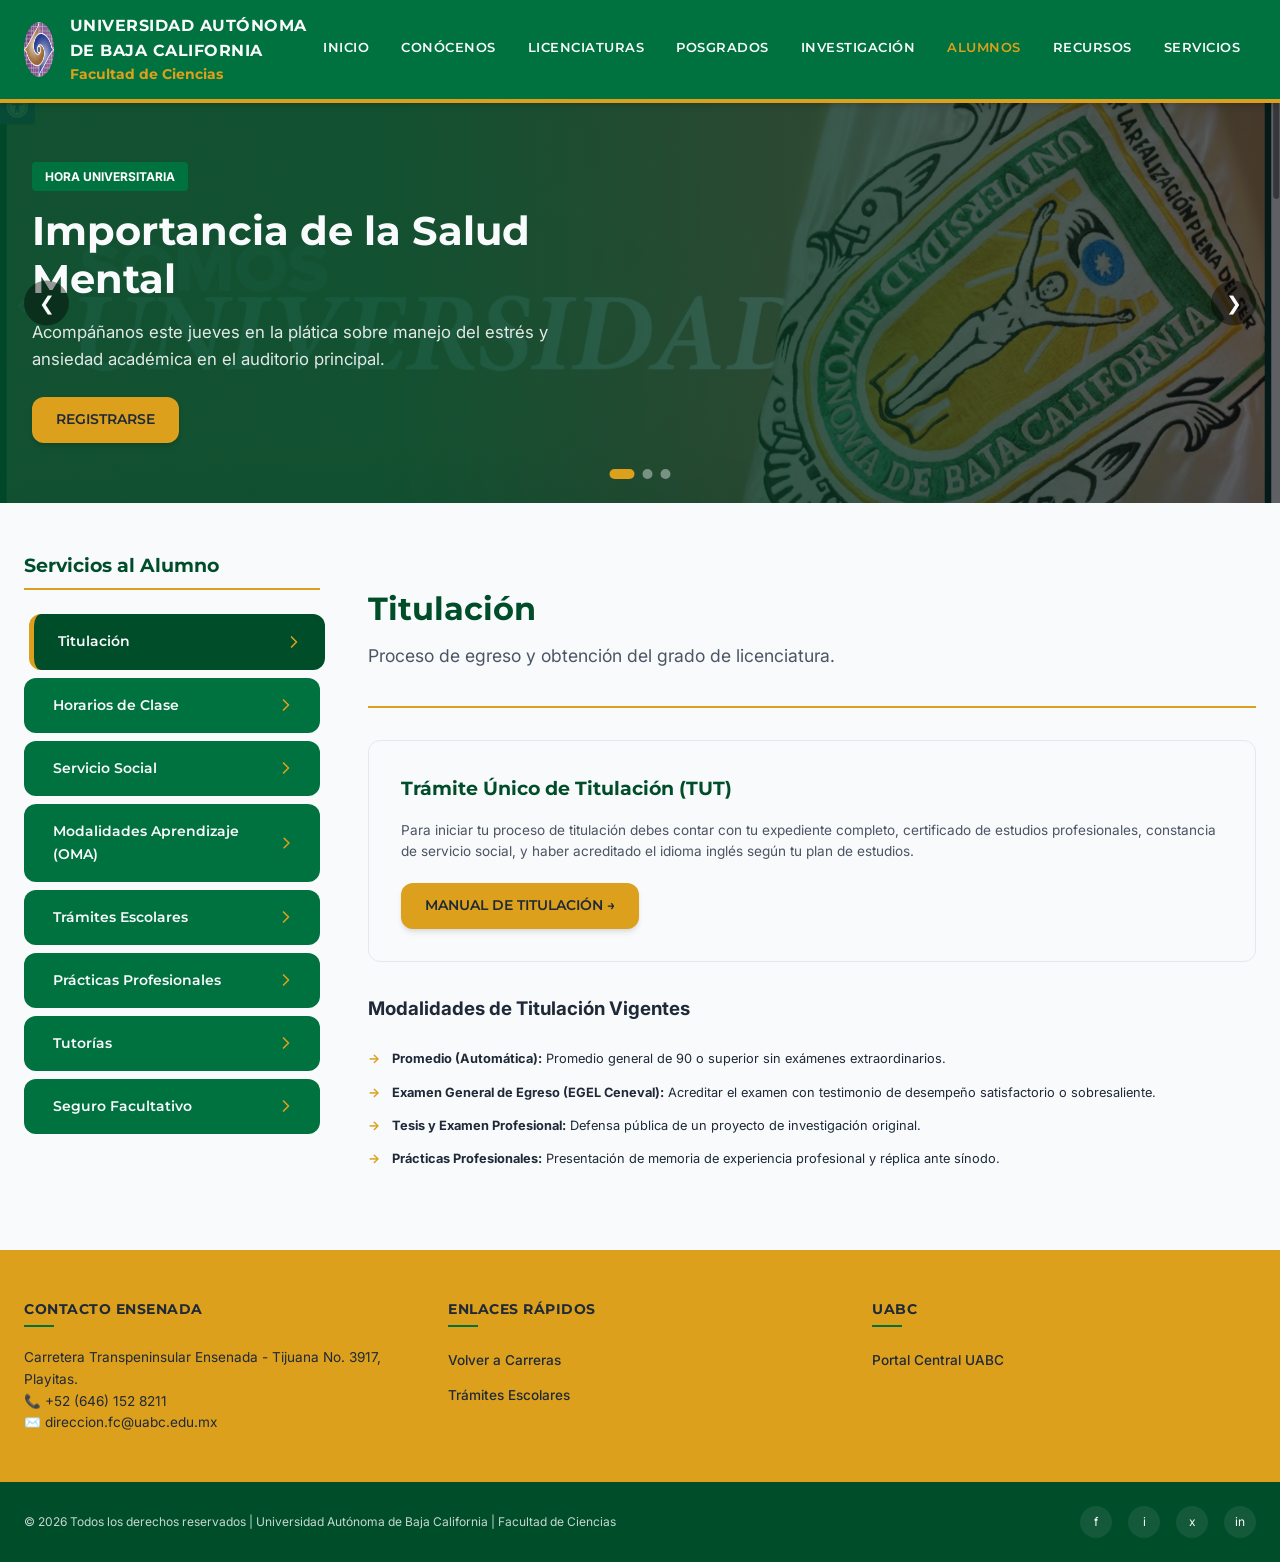
==== commit 6e158b4b: "servicios y academicos" ====
--- a/alumnos/index.html
+++ b/alumnos/index.html
@@ -4,20 +4,19 @@
 <head>
     <meta charset="UTF-8">
     <meta name="viewport" content="width=device-width, initial-scale=1.0">
-    <title>Alumnos</title>
+    <title>Alumnos - Servicios</title>
     <link rel="icon" href="../assets/img/fcloog.png">
     <link rel="stylesheet" href="../styles.css">
+    <link rel="stylesheet" href="../student-menu.css">
 </head>
 
 <body>
-
-
 
     <!-- Header & Navigation -->
     <header class="header-wrapper">
         <div class="container">
             <div class="main-nav">
-                <a href="index.html" class="brand-section" id="logo-link">
+                <a href="../index.html" class="brand-section" id="logo-link">
                     <div class="brand-logos">
                         <img src="../assets/img/fcloog.png" alt="Logo Facultad de Ciencias" class="fc-logo"
                             id="fc-logo-img">
@@ -41,14 +40,14 @@
                             <a href="../index.html#nosotros" class="dropdown-item">Directorio Administrativo</a>
                         </div>
                     </div>
-                    <div class="nav-item active">
-                        <a href="index.html#carreras" class="nav-link">Licenciaturas</a>
-                        <div class="dropdown-menu">
-                            <a href="biologia.html" class="dropdown-item">Biología</a>
-                            <a href="computacion.html" class="dropdown-item">Ciencias Computacionales</a>
-                            <a href="fisica.html" class="dropdown-item">Física</a>
-                            <a href="matematicas.html" class="dropdown-item">Matemáticas Aplicadas</a>
-                            <a href="datos.html" class="dropdown-item">Ciencia de Datos</a>
+                    <div class="nav-item">
+                        <a href="../index.html#carreras" class="nav-link">Licenciaturas</a>
+                        <div class="dropdown-menu">
+                            <a href="../carreras/biologia.html" class="dropdown-item">Biología</a>
+                            <a href="../carreras/computacion.html" class="dropdown-item">Ciencias Computacionales</a>
+                            <a href="../carreras/fisica.html" class="dropdown-item">Física</a>
+                            <a href="../carreras/matematicas.html" class="dropdown-item">Matemáticas Aplicadas</a>
+                            <a href="../carreras/datos.html" class="dropdown-item">Ciencia de Datos</a>
                         </div>
                     </div>
                     <div class="nav-item">
@@ -70,28 +69,26 @@
                             <a href="#investigacion" class="dropdown-item">Proyectos Activos</a>
                         </div>
                     </div>
-                    <div class="nav-item">
-                        <a href="#alumnos" class="nav-link">Alumnos</a>
-                        <div class="dropdown-menu">
-                            <a href="#alumnos" class="dropdown-item">Horarios de Clase</a>
-                            <a href="#alumnos" class="dropdown-item">Servicio Social</a>
-                            <a href="#alumnos" class="dropdown-item">Modalidades de Aprendizaje (OMA)</a>
-                            <a href="#alumnos" class="dropdown-item">Examenes especiales</a>
-                            <a href="#alumnos" class="dropdown-item">Proceso de Bajas</a>
-                            <a href="#alumnos" class="dropdown-item">Nuevo Ingreso</a>
-                            <a href="#alumnos" class="dropdown-item">Inscripciones</a>
-                            <a href="#alumnos" class="dropdown-item">Prácticas Profesionales</a>
-                            <a href="#alumnos" class="dropdown-item">Portal de Alumnos</a>
-                            <a href="#alumnos" class="dropdown-item">Tutoria</a>
-                            <a href="#alumnos" class="dropdown-item">Titulación</a>
-                            <a href="#alumnos" class="dropdown-item">Blackboard</a>
-                            <a href="#alumnos" class="dropdown-item">Seguro Facultativo</a>
-                            <a href="#alumnos" class="dropdown-item">Programa 8=1</a>
-                            <a href="#alumnos" class="dropdown-item">Sociedad de Alumnos</a>
-                        </div>
-                    </div>
-                    <div class="nav-item">
-                        <a href="#recursos" class="nav-link">Recursos</a>
+                    <div class="nav-item active">
+                        <a href="index.html" class="nav-link">Alumnos</a>
+                        <div class="dropdown-menu">
+                            <a href="index.html#horarios" class="dropdown-item">Horarios de Clase</a>
+                            <a href="index.html#servicio" class="dropdown-item">Servicio Social</a>
+                            <a href="index.html#oma" class="dropdown-item">Modalidades de Aprendizaje (OMA)</a>
+                            <a href="index.html#tramites" class="dropdown-item">Exámenes especiales</a>
+                            <a href="index.html#tramites" class="dropdown-item">Proceso de Bajas</a>
+                            <a href="index.html#nuevo" class="dropdown-item">Nuevo Ingreso</a>
+                            <a href="index.html#inscripciones" class="dropdown-item">Inscripciones</a>
+                            <a href="index.html#practicas" class="dropdown-item">Prácticas Profesionales</a>
+                            <a href="#portal" class="dropdown-item">Portal de Alumnos</a>
+                            <a href="index.html#tutorias" class="dropdown-item">Tutoría</a>
+                            <a href="index.html#titulacion" class="dropdown-item">Titulación</a>
+                            <a href="#blackboard" class="dropdown-item">Blackboard</a>
+                            <a href="index.html#seguro" class="dropdown-item">Seguro Facultativo</a>
+                        </div>
+                    </div>
+                    <div class="nav-item">
+                        <a href="../index.html#recursos" class="nav-link">Recursos</a>
                         <div class="dropdown-menu">
                             <a href="../index.html#recursos" class="dropdown-item">Manuales de Laboratorio</a>
                             <a href="../index.html#recursos" class="dropdown-item">Libros Publicados</a>
@@ -99,10 +96,10 @@
                         </div>
                     </div>
                     <div class="nav-item">
-                        <a href="#recursos" class="nav-link">Servicios</a>
-                        <div class="dropdown-menu">
-                            <a href="#recursos" class="dropdown-item">Visitas</a>
-                            <a href="#recursos" class="dropdown-item">Prestación de Servicios</a>
+                        <a href="../index.html#recursos" class="nav-link">Servicios</a>
+                        <div class="dropdown-menu">
+                            <a href="../index.html#recursos" class="dropdown-item">Visitas</a>
+                            <a href="../index.html#recursos" class="dropdown-item">Prestación de Servicios</a>
                         </div>
                     </div>
                 </nav>
@@ -112,221 +109,254 @@
         </div>
     </header>
 
-    <!-- Page Header -->
-    <section class="page-header">
+    <!-- Hero Carousel: Hora Universitaria -->
+    <section class="hero-slider" id="hero-slider-section" style="height: 400px;">
+        <div class="slider-container" id="sliderContainer">
+            <!-- Slide 1: Plática -->
+            <div class="slide">
+                <img src="../assets/img/carrusel.png" alt="Hora Universitaria">
+                <div class="slide-overlay">
+                    <div class="slide-content">
+                        <span class="slide-tag" style="background-color: var(--primary-color); color: white;">Hora Universitaria</span>
+                        <h2>Importancia de la Salud Mental</h2>
+                        <p>Acompáñanos este jueves en la plática sobre manejo del estrés y ansiedad académica en el auditorio principal.</p>
+                        <a href="#" class="btn">Registrarse</a>
+                    </div>
+                </div>
+            </div>
+
+            <!-- Slide 2: Taller -->
+            <div class="slide">
+                <img src="../assets/img/carrusel.png" alt="Taller">
+                <div class="slide-overlay">
+                    <div class="slide-content">
+                        <span class="slide-tag" style="background-color: var(--primary-color); color: white;">Taller</span>
+                        <h2>Redacción de Artículos Científicos</h2>
+                        <p>Mejora tus habilidades de redacción para revistas internacionales. Cupo limitado, aparta tu lugar.</p>
+                        <a href="#" class="btn btn-secondary">Ver Detalles</a>
+                    </div>
+                </div>
+            </div>
+            
+            <!-- Slide 3: Evento -->
+            <div class="slide">
+                <img src="../assets/img/carrusel.png" alt="Evento Deportivo">
+                <div class="slide-overlay">
+                    <div class="slide-content">
+                        <span class="slide-tag" style="background-color: var(--primary-color); color: white;">Deportes</span>
+                        <h2>Torneo Intramuros 2026</h2>
+                        <p>Inscribe a tu equipo en las disciplinas de Fútbol, Básquetbol y Voleibol. ¡Demuestra tu espíritu Cimarrón!</p>
+                        <a href="#" class="btn">Inscripciones</a>
+                    </div>
+                </div>
+            </div>
+        </div>
+
+        <!-- Navigation Buttons -->
+        <button class="slider-btn slider-prev" id="sliderPrev">❮</button>
+        <button class="slider-btn slider-next" id="sliderNext">❯</button>
+
+        <!-- Navigation Dots -->
+        <div class="slider-dots" id="sliderDots"></div>
+    </section>
+
+    <!-- Page Content -->
+    <section class="page-content-wrapper" style="padding-top: 3rem; padding-bottom: 5rem;">
         <div class="container">
-            <h1 class="page-header-title">Alumnos</h1>
-            <div class="breadcrumbs">
-                <a href="../index.html">Inicio</a> &gt; <a href="../index.html#carreras">Alumnos</a>
-            </div>
-        </div>
-    </section>
-
-    <!-- Page Content -->
-    <section class="page-content-wrapper">
-        <div class="container">
-            <div class="page-grid">
-
-                <!-- Main Content -->
+            <div class="page-grid" style="grid-template-columns: 1fr 3fr;">
+                
+                <!-- Sidebar Menu (FIAD Style) -->
+                <aside class="sidebar" style="top: 2rem;">
+                    <h3 style="font-family: var(--font-title); color: var(--primary-dark); margin-bottom: 1.5rem; border-bottom: 2px solid var(--accent-color); padding-bottom: 0.5rem;">Servicios al Alumno</h3>
+                    
+                    <div class="student-menu" id="studentMenu">
+                        <div class="student-menu-item active" data-target="titulacion">
+                            Titulación
+                            <svg viewBox="0 0 24 24"><path d="M9 18l6-6-6-6" stroke-width="2" stroke-linecap="round" stroke-linejoin="round"/></svg>
+                        </div>
+                        <div class="student-menu-item" data-target="horarios">
+                            Horarios de Clase
+                            <svg viewBox="0 0 24 24"><path d="M9 18l6-6-6-6" stroke-width="2" stroke-linecap="round" stroke-linejoin="round"/></svg>
+                        </div>
+                        <div class="student-menu-item" data-target="servicio">
+                            Servicio Social
+                            <svg viewBox="0 0 24 24"><path d="M9 18l6-6-6-6" stroke-width="2" stroke-linecap="round" stroke-linejoin="round"/></svg>
+                        </div>
+                        <div class="student-menu-item" data-target="oma">
+                            Modalidades Aprendizaje (OMA)
+                            <svg viewBox="0 0 24 24"><path d="M9 18l6-6-6-6" stroke-width="2" stroke-linecap="round" stroke-linejoin="round"/></svg>
+                        </div>
+                        <div class="student-menu-item" data-target="tramites">
+                            Trámites Escolares
+                            <svg viewBox="0 0 24 24"><path d="M9 18l6-6-6-6" stroke-width="2" stroke-linecap="round" stroke-linejoin="round"/></svg>
+                        </div>
+                        <div class="student-menu-item" data-target="practicas">
+                            Prácticas Profesionales
+                            <svg viewBox="0 0 24 24"><path d="M9 18l6-6-6-6" stroke-width="2" stroke-linecap="round" stroke-linejoin="round"/></svg>
+                        </div>
+                        <div class="student-menu-item" data-target="tutorias">
+                            Tutorías
+                            <svg viewBox="0 0 24 24"><path d="M9 18l6-6-6-6" stroke-width="2" stroke-linecap="round" stroke-linejoin="round"/></svg>
+                        </div>
+                        <div class="student-menu-item" data-target="seguro">
+                            Seguro Facultativo
+                            <svg viewBox="0 0 24 24"><path d="M9 18l6-6-6-6" stroke-width="2" stroke-linecap="round" stroke-linejoin="round"/></svg>
+                        </div>
+                    </div>
+                </aside>
+
+                <!-- Main Content Area -->
                 <main class="page-main">
-                    <!-- Stat board -->
-                    <!-- <div class="program-stats">
-                        <div class="stat-item">
-                            <span class="stat-label">Duración</span>
-                            <span class="stat-val">8 Semestres</span>
-                        </div>
-                        <div class="stat-item">
-                            <span class="stat-label">Modalidad</span>
-                            <span class="stat-val">Presencial</span>
-                        </div>
-                        <div class="stat-item">
-                            <span class="stat-label">Créditos</span>
-                            <span class="stat-val">350 Créditos</span>
-                        </div>
-                        <div class="stat-item">
-                            <span class="stat-label">Campus</span>
-                            <span class="stat-val">Ensenada</span>
-                        </div>
-                    </div> -->
-
-                    <h2>Presentación del Programa</h2>
-                    <p>La carrera de Biología en la Facultad de Ciencias UABC forma profesionales con sólidos
-                        conocimientos teóricos y prácticos para comprender los niveles de organización de la materia
-                        viva, desde el molecular hasta el ecosistémico. A través de salidas de campo continuas y trabajo
-                        en laboratorios modernos, nuestros alumnos experimentan la ciencia de primera mano.</p>
-
-                    <h2>Misión del Programa</h2>
-                    <p>Formar profesionales de excelencia en la disciplina de la Biología con competencias y habilidades
-                        sólidas en investigación científica, conservación y aprovechamiento sustentable de los recursos
-                        naturales bióticos, comprometidos con el desarrollo social y ambiental de la región y el país.
-                    </p>
-
-                    <h2>Perfil de Ingreso</h2>
-                    <p>El aspirante a ingresar a la Licenciatura en Biología debe poseer:</p>
-                    <ul class="stage-list" style="margin-bottom: 1.5rem;">
-                        <li>Conocimientos básicos en biología general, química, física y matemáticas de nivel
-                            bachillerato.</li>
-                        <li>Gusto y aptitud para el trabajo de campo (campamentos y muestreos al aire libre) y el rigor
-                            del trabajo de laboratorio.</li>
-                        <li>Habilidad para el trabajo colaborativo, pensamiento analítico y observación minuciosa.</li>
-                        <li>Sensibilidad e interés activo en la conservación ambiental y el desarrollo sostenible.</li>
-                    </ul>
-
-                    <h2>Perfil de Egreso</h2>
-                    <p>Al egresar, serás competente para:</p>
-                    <ul class="stage-list" style="margin-bottom: 1.5rem;">
-                        <li>Diseñar y evaluar proyectos de conservación, restauración ecológica y manejo de flora y
-                            fauna silvestre.</li>
-                        <li>Implementar metodologías analíticas y experimentales en laboratorios de biotecnología,
-                            microbiología y genética.</li>
-                        <li>Elaborar estudios de impacto ambiental y dictámenes técnicos para el sector gubernamental y
-                            consultorías privadas.</li>
-                        <li>Llevar a cabo investigación científica básica y aplicada en centros nacionales e
-                            internacionales.</li>
-                    </ul>
-
-                    <h2>Campo Laboral</h2>
-                    <p>Nuestros egresados se desempeñan con éxito en:</p>
-                    <ul class="stage-list" style="margin-bottom: 1.5rem;">
-                        <li><strong>Gestión Ambiental:</strong> Consultoras ambientales privadas, SEMARNAT, CONANP, y
-                            dependencias estatales de ecología.</li>
-                        <li><strong>Sector Biotecnológico e Industrial:</strong> Laboratorios de control de calidad,
-                            farmacéuticas, y desarrollo alimentario.</li>
-                        <li><strong>Acuacultura y Pesca:</strong> Centros de reproducción de especies marinas y
-                            dulceacuícolas, granjas acuícolas.</li>
-                        <li><strong>Investigación y Academia:</strong> Universidades, institutos de investigación
-                            (CICESE, IIO, UNAM) y docencia de nivel medio superior y superior.</li>
-                    </ul>
-
-                    <!-- Study Plan Curriculum Accordion -->
-                    <h2>Plan de Estudios (Mapa Curricular)</h2>
-                    <p>Nuestro mapa curricular está estructurado para proporcionar bases sólidas en el tronco común de
-                        ciencias naturales en los primeros semestres y profundizar en las especialidades de biología en
-                        los semestres avanzados.</p>
-
-                    <!-- Plan de Estudios Image -->
-                    <div class="plan-image-wrapper">
-                        <img src="../assets/planes/biologia.svg" alt="Mapa Curricular Licenciatura en Biología - UABC"
-                            class="plan-image">
-                        <p class="plan-image-caption">Mapa curricular oficial — Licenciatura en Biología (Plan vigente)
-                        </p>
-                    </div>
-
-                    <div class="curriculum-accordion">
-                        <!-- Semestre 1-2 -->
-                        <div class="accordion-item">
-                            <div class="accordion-header">Tronco Común (Semestres 1 y 2)</div>
-                            <div class="accordion-body">
-                                <div class="semester-list">
-                                    <div class="subject-card">Matemáticas Básicas</div>
-                                    <div class="subject-card">Química General</div>
-                                    <div class="subject-card">Biología General</div>
-                                    <div class="subject-card">Introducción a las Ciencias</div>
-                                    <div class="subject-card">Física General</div>
-                                    <div class="subject-card">Metodología de la Ciencia</div>
-                                </div>
-                            </div>
-                        </div>
-
-                        <!-- Semestre 3-4 -->
-                        <div class="accordion-item">
-                            <div class="accordion-header">Etapa Disciplinaria Inicial (Semestres 3 y 4)</div>
-                            <div class="accordion-body">
-                                <div class="semester-list">
-                                    <div class="subject-card">Botánica General</div>
-                                    <div class="subject-card">Zoología de Invertebrados</div>
-                                    <div class="subject-card">Bioquímica Celular</div>
-                                    <div class="subject-card">Bioestadística</div>
-                                    <div class="subject-card">Fisiología Vegetal</div>
-                                    <div class="subject-card">Morfología Animal</div>
-                                </div>
-                            </div>
-                        </div>
-
-                        <!-- Semestre 5-6 -->
-                        <div class="accordion-item">
-                            <div class="accordion-header">Etapa Disciplinaria Avanzada (Semestres 5 y 6)</div>
-                            <div class="accordion-body">
-                                <div class="semester-list">
-                                    <div class="subject-card">Ecología General</div>
-                                    <div class="subject-card">Genética de Poblaciones</div>
-                                    <div class="subject-card">Biología Marina</div>
-                                    <div class="subject-card">Zoología de Vertebrados</div>
-                                    <div class="subject-card">Microbiología</div>
-                                    <div class="subject-card">Evolución Biológica</div>
-                                </div>
-                            </div>
-                        </div>
-
-                        <!-- Semestre 7-8 -->
-                        <div class="accordion-item">
-                            <div class="accordion-header">Etapa Terminal (Semestres 7 y 8)</div>
-                            <div class="accordion-body">
-                                <div class="semester-list">
-                                    <div class="subject-card">Manejo de Vida Silvestre</div>
-                                    <div class="subject-card">Legislación Ambiental</div>
-                                    <div class="subject-card">Seminario de Titulación</div>
-                                    <div class="subject-card">Biogeografía</div>
-                                    <div class="subject-card">Asignatura Optativa I</div>
-                                    <div class="subject-card">Asignatura Optativa II</div>
-                                </div>
-                            </div>
-                        </div>
-                    </div>
+                    
+                    <!-- Content: Titulacion -->
+                    <div class="service-content active" id="titulacion">
+                        <div class="service-header">
+                            <h2>Titulación</h2>
+                            <p>Proceso de egreso y obtención del grado de licenciatura.</p>
+                        </div>
+                        <div class="stage-card" style="margin-bottom: 2rem;">
+                            <h3>Trámite Único de Titulación (TUT)</h3>
+                            <p>Para iniciar tu proceso de titulación debes contar con tu expediente completo, certificado de estudios profesionales, constancia de servicio social, y haber acreditado el idioma inglés según tu plan de estudios.</p>
+                            <a href="#" class="btn">Manual de Titulación →</a>
+                        </div>
+                        <h3>Modalidades de Titulación Vigentes</h3>
+                        <br>
+                        <ul class="stage-list">
+                            <li><strong>Promedio (Automática):</strong> Promedio general de 90 o superior sin exámenes extraordinarios.</li>
+                            <li><strong>Examen General de Egreso (EGEL Ceneval):</strong> Acreditar el examen con testimonio de desempeño satisfactorio o sobresaliente.</li>
+                            <li><strong>Tesis y Examen Profesional:</strong> Defensa pública de un proyecto de investigación original.</li>
+                            <li><strong>Prácticas Profesionales:</strong> Presentación de memoria de experiencia profesional y réplica ante sínodo.</li>
+                        </ul>
+                    </div>
+
+                    <!-- Content: Horarios -->
+                    <div class="service-content" id="horarios">
+                        <div class="service-header">
+                            <h2>Horarios de Clase</h2>
+                            <p>Consulta los horarios vigentes para el semestre actual 2026-1.</p>
+                        </div>
+                        <div class="stages-grid">
+                            <div class="stage-card" style="padding: 1.5rem;">
+                                <h3>Lic. en Biología</h3>
+                                <a href="#" class="btn-text">Descargar Horario (PDF) →</a>
+                            </div>
+                            <div class="stage-card" style="padding: 1.5rem;">
+                                <h3>Lic. en Ciencias Computacionales</h3>
+                                <a href="#" class="btn-text">Descargar Horario (PDF) →</a>
+                            </div>
+                            <div class="stage-card" style="padding: 1.5rem;">
+                                <h3>Lic. en Física</h3>
+                                <a href="#" class="btn-text">Descargar Horario (PDF) →</a>
+                            </div>
+                            <div class="stage-card" style="padding: 1.5rem;">
+                                <h3>Lic. en Matemáticas Aplicadas</h3>
+                                <a href="#" class="btn-text">Descargar Horario (PDF) →</a>
+                            </div>
+                            <div class="stage-card" style="padding: 1.5rem;">
+                                <h3>Lic. en Ciencia de Datos</h3>
+                                <a href="#" class="btn-text">Descargar Horario (PDF) →</a>
+                            </div>
+                        </div>
+                    </div>
+
+                    <!-- Content: Servicio Social -->
+                    <div class="service-content" id="servicio">
+                        <div class="service-header">
+                            <h2>Servicio Social</h2>
+                            <p>Información y formatos para el Servicio Social Comunitario y Profesional.</p>
+                        </div>
+                        <div class="stages-grid" style="grid-template-columns: 1fr;">
+                            <div class="stage-card">
+                                <h3>Servicio Social Comunitario (1ra Etapa)</h3>
+                                <p>Debes cumplir 300 horas en programas que beneficien a la comunidad o al entorno universitario. Es requisito indispensable para realizar el servicio profesional.</p>
+                                <a href="#" class="btn-text">Formatos SSC →</a>
+                            </div>
+                            <div class="stage-card">
+                                <h3>Servicio Social Profesional (2da Etapa)</h3>
+                                <p>Requisito para iniciar al cubrir el 60% de los créditos de tu carrera. Debes asignarte a un programa vinculado a tu perfil de egreso y cumplir 480 horas.</p>
+                                <a href="#" class="btn-text">Formatos SSP →</a>
+                            </div>
+                        </div>
+                    </div>
+
+                    <!-- Content: OMA -->
+                    <div class="service-content" id="oma">
+                        <div class="service-header">
+                            <h2>Modalidades de Aprendizaje (OMA)</h2>
+                            <p>Acreditación de actividades flexibles obligatorias.</p>
+                        </div>
+                        <p style="margin-bottom: 2rem;">Las OMA son actividades curriculares orientadas a fortalecer la formación integral del alumno. Se requiere acumular una cantidad específica de créditos a lo largo de la carrera.</p>
+                        
+                        <ul class="stage-list">
+                            <li><strong>Ayudantías de Docencia e Investigación:</strong> Apoyo directo a profesores en laboratorios o proyectos.</li>
+                            <li><strong>Congresos y Simposios:</strong> Asistencia o presentación de carteles/ponencias.</li>
+                            <li><strong>Cursos Extra-curriculares:</strong> Cursos de actualización validados por la facultad.</li>
+                            <li><strong>Concursos Académicos:</strong> Participación en olimpiadas, hackathones o certámenes de ciencia.</li>
+                        </ul>
+                    </div>
+
+                    <!-- Content: Tramites -->
+                    <div class="service-content" id="tramites">
+                        <div class="service-header">
+                            <h2>Trámites Escolares</h2>
+                            <p>Bajas, Exámenes Especiales y otros procedimientos.</p>
+                        </div>
+                        <p style="margin-bottom: 1.5rem;">Toda solicitud administrativa debe ser ingresada en la Subdirección y/o Departamento de Servicios Estudiantiles dentro de los tiempos estipulados por el calendario universitario.</p>
+                        
+                        <div class="stages-grid">
+                            <div class="stage-card" style="padding: 1.5rem;">
+                                <h3>Bajas Temporales</h3>
+                                <p>Si necesitas suspender tus estudios durante un semestre, tramita tu baja temporal en las fechas indicadas.</p>
+                            </div>
+                            <div class="stage-card" style="padding: 1.5rem;">
+                                <h3>Exámenes Especiales</h3>
+                                <p>Exámenes de regularización o competencias para acreditar materias no cursadas o reprobadas.</p>
+                            </div>
+                        </div>
+                    </div>
+                    
+                    <!-- Content: Practicas -->
+                    <div class="service-content" id="practicas">
+                        <div class="service-header">
+                            <h2>Prácticas Profesionales</h2>
+                            <p>Vinculación formal con el sector laboral y de investigación.</p>
+                        </div>
+                        <div class="stage-card">
+                            <p>Las prácticas profesionales permiten al alumno desarrollar habilidades en un entorno de trabajo real, colaborando en empresas, consultoras, o instituciones científicas. Para asignarse se debe haber cubierto el <strong>70% de créditos totales</strong> y tener liberada la primera etapa de servicio social comunitario.</p>
+                            <br>
+                            <a href="#" class="btn-text">Descargar Carta Responsiva (PDF) →</a>
+                        </div>
+                    </div>
+
+                    <!-- Content: Tutorias -->
+                    <div class="service-content" id="tutorias">
+                        <div class="service-header">
+                            <h2>Tutorías y Asesorías</h2>
+                            <p>Acompañamiento académico a lo largo de tu carrera.</p>
+                        </div>
+                        <p style="margin-bottom: 1.5rem;">El programa institucional de tutorías te asigna un profesor tutor desde tu ingreso para guiarte en tu trayectoria, selección de optativas, movilidad estudiantil y posibles dificultades académicas.</p>
+                        
+                        <div class="stage-card">
+                            <h3>Programa de Asesorías Pares</h3>
+                            <p>Si tienes dificultades con materias específicas (Cálculo, Física, Programación), puedes solicitar apoyo a estudiantes de semestres avanzados que ofrecen asesorías gratuitas en la facultad.</p>
+                            <a href="#" class="btn-text">Solicitar Asesoría →</a>
+                        </div>
+                    </div>
+
+                    <!-- Content: Seguro -->
+                    <div class="service-content" id="seguro">
+                        <div class="service-header">
+                            <h2>Seguro Facultativo</h2>
+                            <p>Afiliación al IMSS para estudiantes activos.</p>
+                        </div>
+                        <div class="stage-card">
+                            <p>Es un derecho para todos los estudiantes y un <strong>requisito obligatorio</strong> para realizar salidas de campo, estancias en laboratorio, e inscribirse al servicio social o prácticas profesionales.</p>
+                            <br>
+                            <a href="#" class="btn-text">Guía de Alta en el Seguro (PDF) →</a>
+                        </div>
+                    </div>
+
                 </main>
-
-                <!-- Sidebar -->
-                <aside class="sidebar">
-                    <div class="sidebar-panel">
-                        <h3>Contacto del Programa</h3>
-                        <p style="font-size: 0.85rem; margin-bottom: 0.8rem;"><strong>Responsable de
-                                Carrera:</strong><br>Dr. Rafael Bello Bedoy</p>
-                        <p style="font-size: 0.85rem; margin-bottom: 0.8rem;">📧 <a
-                                href="mailto:biologia.fc@uabc.edu.mx"
-                                style="color: var(--primary-color);">biologia.fc@uabc.edu.mx</a></p>
-                        <p style="font-size: 0.85rem;">📞 +52 (646) 152 8211 Ext. 64908</p>
-                    </div>
-
-                    <div class="sidebar-panel">
-                        <h3>Recursos del Plan</h3>
-                        <div class="sidebar-links">
-                            <a href="./assets/planes/biologia.svg" target="_blank" class="sidebar-link">
-                                📄 Mapa Curricular (SVG)
-                            </a>
-                            <a href="https://ciencias.ens.uabc.mx/documentos/nuevoplan/mapa-biologia.pdf"
-                                target="_blank" class="sidebar-link">
-                                📄 Mapa Curricular (PDF)
-                            </a>
-                            <a href="https://ciencias.ens.uabc.mx/documentos/planes/bio/PlanBio_2017-2.pdf"
-                                target="_blank" class="sidebar-link">
-                                📄 Plan de Estudios Oficial
-                            </a>
-                            <a href="https://ciencias.ens.uabc.mx/documentos/dipticos/biologia.pdf" target="_blank"
-                                class="sidebar-link">
-                                📄 Tríptico Informativo (PDF)
-                            </a>
-                        </div>
-                    </div>
-
-                    <div class="sidebar-panel">
-                        <h3>Otras Licenciaturas</h3>
-                        <div class="sidebar-links">
-                            <a href="computacion.html" class="sidebar-link">Ciencias Computacionales</a>
-                            <a href="fisica.html" class="sidebar-link">Física</a>
-                            <a href="matematicas.html" class="sidebar-link">Matemáticas Aplicadas</a>
-                            <a href="datos.html" class="sidebar-link">Ciencia de Datos</a>
-                        </div>
-                    </div>
-
-                    <div class="sidebar-panel">
-                        <h3>¿Listo para ingresar?</h3>
-                        <p style="font-size: 0.85rem; margin-bottom: 1rem;">Consulta la convocatoria oficial y los
-                            requisitos de admisión para el próximo ciclo escolar.</p>
-                        <a href="http://cgsege.uabc.mx" target="_blank" class="btn"
-                            style="width: 100%; text-align: center; display: block;">Ver Convocatoria →</a>
-                    </div>
-                </aside>
-
             </div>
         </div>
     </section>
@@ -372,6 +402,44 @@
     </footer>
 
     <script src="../app.js"></script>
+    <script>
+        // Script for student menu tab switching
+        document.addEventListener('DOMContentLoaded', () => {
+            const menuItems = document.querySelectorAll('.student-menu-item');
+            const contents = document.querySelectorAll('.service-content');
+            
+            // Check if there is a hash in URL to load specific tab
+            const hash = window.location.hash.replace('#', '');
+            if (hash) {
+                const targetBtn = document.querySelector(`.student-menu-item[data-target="${hash}"]`);
+                if (targetBtn) {
+                    menuItems.forEach(i => i.classList.remove('active'));
+                    contents.forEach(c => c.classList.remove('active'));
+                    
+                    targetBtn.classList.add('active');
+                    document.getElementById(hash).classList.add('active');
+                    // scroll to top of grid
+                    window.scrollTo(0, document.querySelector('.page-content-wrapper').offsetTop - 100);
+                }
+            }
+
+            menuItems.forEach(item => {
+                item.addEventListener('click', () => {
+                    // Remove active from all
+                    menuItems.forEach(i => i.classList.remove('active'));
+                    contents.forEach(c => c.classList.remove('active'));
+                    
+                    // Add active to clicked and corresponding content
+                    item.classList.add('active');
+                    const targetId = item.getAttribute('data-target');
+                    document.getElementById(targetId).classList.add('active');
+                    
+                    // Update URL hash
+                    window.history.pushState(null, null, `#${targetId}`);
+                });
+            });
+        });
+    </script>
 </body>
 
 </html>
--- a/student-menu.css
+++ b/student-menu.css
@@ -0,0 +1,206 @@
+/* Student Vertical Menu */
+.student-menu {
+    display: flex;
+    flex-direction: column;
+    gap: 0.5rem;
+}
+
+.student-menu-item {
+    background-color: var(--primary-color);
+    color: var(--text-light);
+    padding: 1rem 1.5rem;
+    border-radius: var(--border-radius);
+    display: flex;
+    align-items: center;
+    justify-content: space-between;
+    font-family: var(--font-title);
+    font-weight: 600;
+    font-size: 0.9rem;
+    cursor: pointer;
+    transition: var(--transition-normal);
+    border-left: 5px solid transparent;
+}
+
+.student-menu-item:hover, .student-menu-item.active {
+    background-color: var(--primary-dark);
+    border-left-color: var(--accent-color);
+    transform: translateX(5px);
+}
+
+.student-menu-item svg {
+    width: 20px;
+    height: 20px;
+    stroke: var(--accent-color);
+    fill: none;
+    transition: var(--transition-fast);
+}
+
+.student-menu-item:hover svg, .student-menu-item.active svg {
+    transform: translateX(3px);
+}
+
+.service-content {
+    display: none;
+    animation: fadeIn 0.4s ease-in;
+}
+
+.service-content.active {
+    display: block;
+}
+
+.service-header {
+    margin-bottom: 2rem;
+    padding-bottom: 1rem;
+    border-bottom: 2px solid var(--accent-color);
+}
+
+.service-header h2 {
+    font-family: var(--font-title);
+    font-size: 2rem;
+    font-weight: 700;
+    color: var(--primary-dark);
+    margin-bottom: 0.5rem;
+}
+
+.service-header p {
+    color: var(--text-medium);
+    font-size: 1.1rem;
+}
+
+/* Academic Filters */
+.academic-filters {
+    display: flex;
+    flex-wrap: wrap;
+    gap: 0.5rem;
+    margin-bottom: 2rem;
+    padding: 0.5rem;
+    background-color: var(--bg-light);
+    border-radius: var(--border-radius);
+    border: 1px solid var(--border-color);
+}
+
+.academic-filter-btn {
+    padding: 0.6rem 1.2rem;
+    background-color: transparent;
+    border: none;
+    border-radius: var(--border-radius);
+    font-size: 0.9rem;
+    font-weight: 600;
+    color: var(--primary-dark);
+    cursor: pointer;
+    transition: var(--transition-fast);
+}
+
+.academic-filter-btn.active, .academic-filter-btn:hover {
+    background-color: var(--primary-color);
+    color: white;
+    box-shadow: var(--shadow-sm);
+}
+
+/* Academic List Layout */
+.academic-list {
+    display: flex;
+    flex-direction: column;
+    gap: 1.5rem;
+}
+
+.academic-row {
+    display: flex;
+    align-items: center;
+    background-color: #f9f9f9;
+    padding: 1.5rem;
+    border-radius: var(--border-radius);
+    border: 1px solid var(--border-color);
+    gap: 2rem;
+    transition: var(--transition-normal);
+}
+
+.academic-row:hover {
+    background-color: white;
+    box-shadow: var(--shadow-md);
+    border-color: var(--accent-light);
+}
+
+.academic-row-img {
+    flex-shrink: 0;
+}
+
+.academic-row-img img {
+    width: 120px;
+    height: 120px;
+    object-fit: cover;
+    border: 3px solid white;
+    box-shadow: var(--shadow-sm);
+}
+
+.academic-row-main {
+    flex-grow: 1;
+}
+
+.academic-row-main h3 {
+    margin: 0 0 0.2rem 0;
+    font-family: var(--font-title);
+    font-size: 1.4rem;
+}
+
+.academic-row-main h3 a {
+    color: #1a73e8; /* Blue link style */
+    text-decoration: none;
+    transition: var(--transition-fast);
+}
+
+.academic-row-main h3 a:hover {
+    text-decoration: underline;
+    color: var(--primary-dark);
+}
+
+.academic-row-main strong {
+    display: block;
+    color: #333;
+    font-size: 1rem;
+    margin-bottom: 0.5rem;
+}
+
+.academic-row-main p {
+    margin: 0;
+    color: #555;
+    font-size: 0.95rem;
+    line-height: 1.4;
+}
+
+.academic-row-main p em {
+    font-style: italic;
+}
+
+.academic-row-contact {
+    flex-shrink: 0;
+    display: flex;
+    flex-direction: column;
+    gap: 0.5rem;
+    min-width: 280px;
+}
+
+.contact-item {
+    font-size: 0.9rem;
+    color: #444;
+    display: flex;
+    align-items: center;
+    gap: 0.5rem;
+}
+
+.contact-item a {
+    color: #1a73e8;
+    text-decoration: none;
+}
+
+.contact-item a:hover {
+    text-decoration: underline;
+}
+
+@media (max-width: 768px) {
+    .academic-row {
+        flex-direction: column;
+        align-items: flex-start;
+        gap: 1rem;
+    }
+}
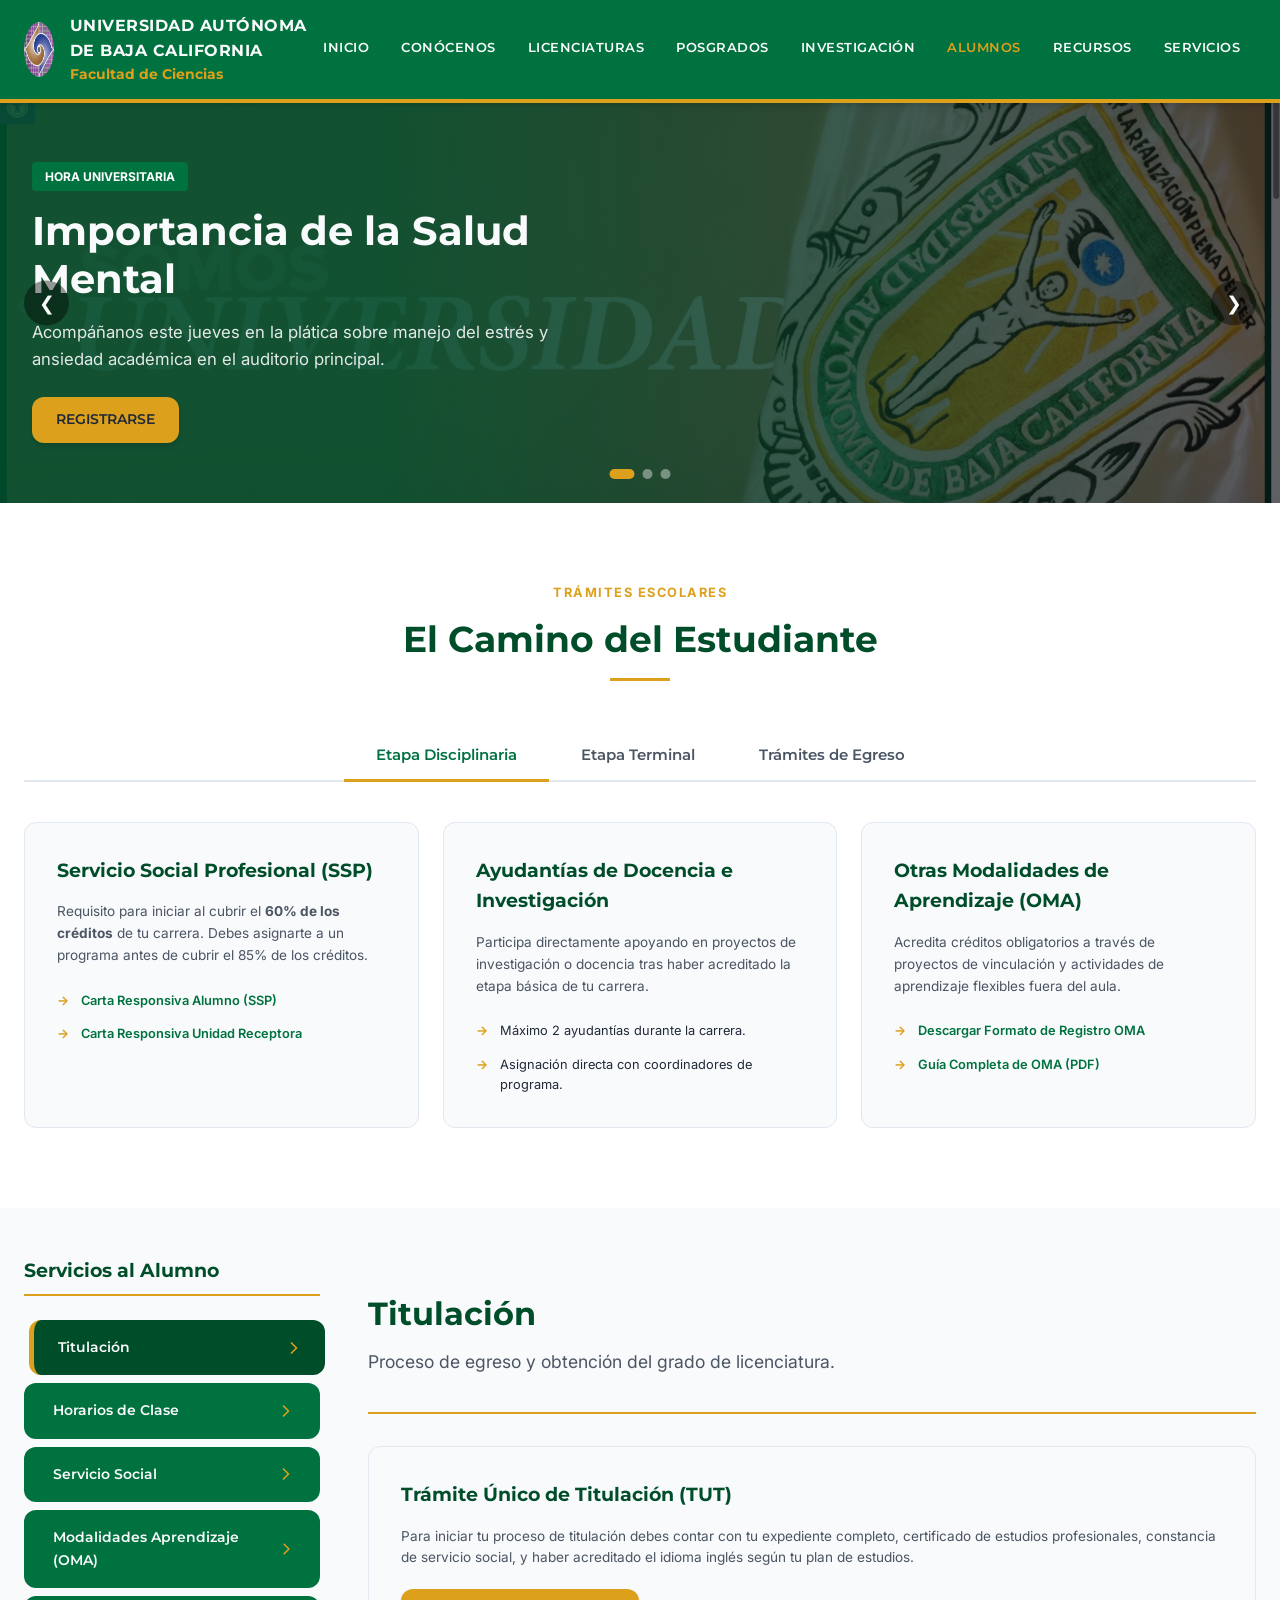
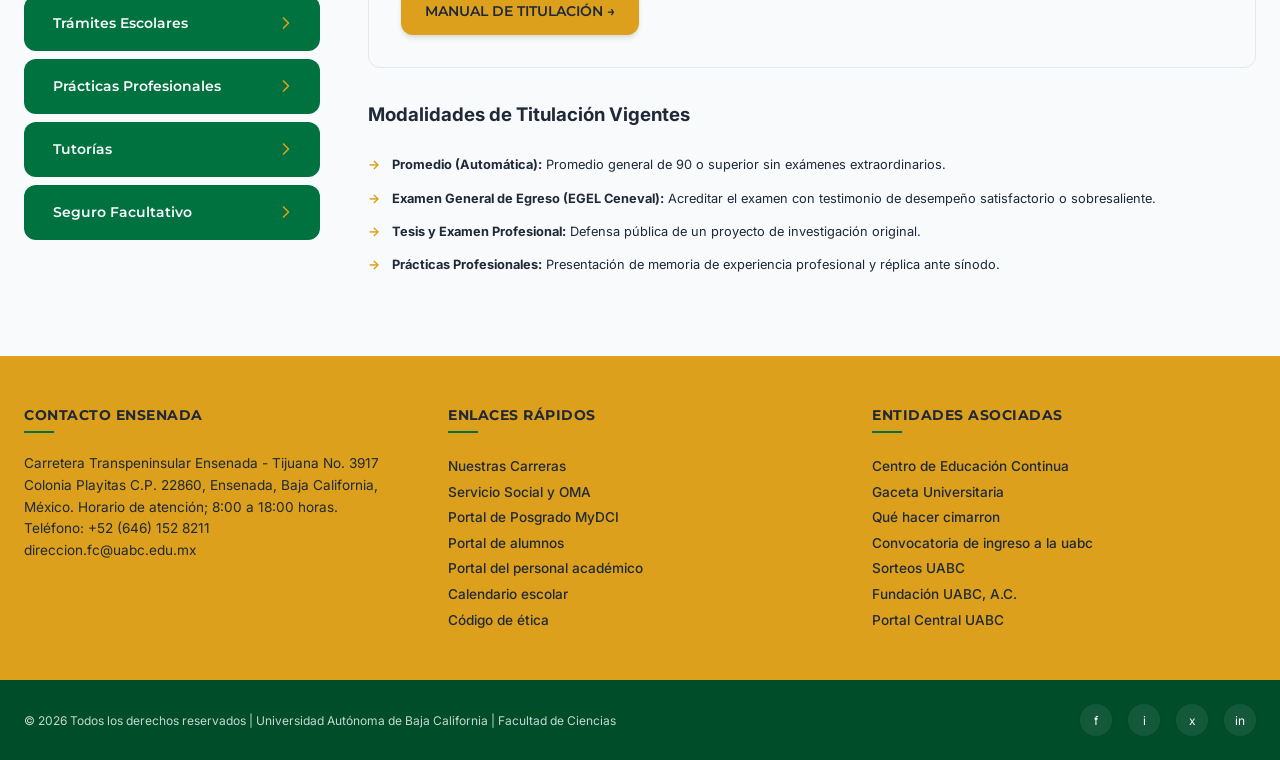
==== commit 8761e7b2: "carreras y servicios" ====
--- a/alumnos/index.html
+++ b/alumnos/index.html
@@ -88,7 +88,7 @@
                         </div>
                     </div>
                     <div class="nav-item">
-                        <a href="../index.html#recursos" class="nav-link">Recursos</a>
+                        <a href="../recursos/index.html" class="nav-link">Recursos</a>
                         <div class="dropdown-menu">
                             <a href="../index.html#recursos" class="dropdown-item">Manuales de Laboratorio</a>
                             <a href="../index.html#recursos" class="dropdown-item">Libros Publicados</a>
@@ -96,7 +96,7 @@
                         </div>
                     </div>
                     <div class="nav-item">
-                        <a href="../index.html#recursos" class="nav-link">Servicios</a>
+                        <a href="../servicios/index.html" class="nav-link">Servicios</a>
                         <div class="dropdown-menu">
                             <a href="../index.html#recursos" class="dropdown-item">Visitas</a>
                             <a href="../index.html#recursos" class="dropdown-item">Prestación de Servicios</a>
@@ -117,9 +117,11 @@
                 <img src="../assets/img/carrusel.png" alt="Hora Universitaria">
                 <div class="slide-overlay">
                     <div class="slide-content">
-                        <span class="slide-tag" style="background-color: var(--primary-color); color: white;">Hora Universitaria</span>
+                        <span class="slide-tag" style="background-color: var(--primary-color); color: white;">Hora
+                            Universitaria</span>
                         <h2>Importancia de la Salud Mental</h2>
-                        <p>Acompáñanos este jueves en la plática sobre manejo del estrés y ansiedad académica en el auditorio principal.</p>
+                        <p>Acompáñanos este jueves en la plática sobre manejo del estrés y ansiedad académica en el
+                            auditorio principal.</p>
                         <a href="#" class="btn">Registrarse</a>
                     </div>
                 </div>
@@ -130,22 +132,26 @@
                 <img src="../assets/img/carrusel.png" alt="Taller">
                 <div class="slide-overlay">
                     <div class="slide-content">
-                        <span class="slide-tag" style="background-color: var(--primary-color); color: white;">Taller</span>
+                        <span class="slide-tag"
+                            style="background-color: var(--primary-color); color: white;">Taller</span>
                         <h2>Redacción de Artículos Científicos</h2>
-                        <p>Mejora tus habilidades de redacción para revistas internacionales. Cupo limitado, aparta tu lugar.</p>
+                        <p>Mejora tus habilidades de redacción para revistas internacionales. Cupo limitado, aparta tu
+                            lugar.</p>
                         <a href="#" class="btn btn-secondary">Ver Detalles</a>
                     </div>
                 </div>
             </div>
-            
+
             <!-- Slide 3: Evento -->
             <div class="slide">
                 <img src="../assets/img/carrusel.png" alt="Evento Deportivo">
                 <div class="slide-overlay">
                     <div class="slide-content">
-                        <span class="slide-tag" style="background-color: var(--primary-color); color: white;">Deportes</span>
+                        <span class="slide-tag"
+                            style="background-color: var(--primary-color); color: white;">Deportes</span>
                         <h2>Torneo Intramuros 2026</h2>
-                        <p>Inscribe a tu equipo en las disciplinas de Fútbol, Básquetbol y Voleibol. ¡Demuestra tu espíritu Cimarrón!</p>
+                        <p>Inscribe a tu equipo en las disciplinas de Fútbol, Básquetbol y Voleibol. ¡Demuestra tu
+                            espíritu Cimarrón!</p>
                         <a href="#" class="btn">Inscripciones</a>
                     </div>
                 </div>
@@ -158,56 +164,200 @@
 
         <!-- Navigation Dots -->
         <div class="slider-dots" id="sliderDots"></div>
+    </section>
+
+    <!-- Student Stages / Procedures Section (Alumnos / Trámites) -->
+    <section class="section-stages" id="alumnos">
+        <div class="container">
+            <div class="section-header">
+                <span class="section-tag">Trámites Escolares</span>
+                <h2 class="section-title">El Camino del Estudiante</h2>
+            </div>
+
+            <div class="tabs-nav">
+                <button class="tab-btn active" data-tab="tab-disciplinaria">Etapa Disciplinaria</button>
+                <button class="tab-btn" data-tab="tab-terminal">Etapa Terminal</button>
+                <button class="tab-btn" data-tab="tab-egreso">Trámites de Egreso</button>
+            </div>
+
+            <!-- Disciplinaria Tab -->
+            <div class="tab-content active" id="tab-disciplinaria">
+                <div class="stages-grid">
+                    <div class="stage-card">
+                        <h3>Servicio Social Profesional (SSP)</h3>
+                        <p>Requisito para iniciar al cubrir el <strong>60% de los créditos</strong> de tu carrera. Debes
+                            asignarte a un programa antes de cubrir el 85% de los créditos.</p>
+                        <ul class="stage-list">
+                            <li><a href="https://ciencias.ens.uabc.mx/documentos/ssocial/CRA_SSP.docx">Carta Responsiva
+                                    Alumno (SSP)</a></li>
+                            <li><a href="https://ciencias.ens.uabc.mx/documentos/ssocial/CRUR_SSP.docx">Carta Responsiva
+                                    Unidad Receptora</a></li>
+                        </ul>
+                    </div>
+
+                    <div class="stage-card">
+                        <h3>Ayudantías de Docencia e Investigación</h3>
+                        <p>Participa directamente apoyando en proyectos de investigación o docencia tras haber
+                            acreditado la etapa básica de tu carrera.</p>
+                        <ul class="stage-list">
+                            <li>Máximo 2 ayudantías durante la carrera.</li>
+                            <li>Asignación directa con coordinadores de programa.</li>
+                        </ul>
+                    </div>
+
+                    <div class="stage-card">
+                        <h3>Otras Modalidades de Aprendizaje (OMA)</h3>
+                        <p>Acredita créditos obligatorios a través de proyectos de vinculación y actividades de
+                            aprendizaje flexibles fuera del aula.</p>
+                        <ul class="stage-list">
+                            <li><a
+                                    href="https://ciencias.ens.uabc.mx/documentos/omas/formato-modalidades-aprendizaje.docx">Descargar
+                                    Formato de Registro OMA</a></li>
+                            <li><a href="https://ciencias.ens.uabc.mx/documentos/vinculacion/omas/Modalidades_de_Aprendizaje_2021.pdf"
+                                    target="_blank">Guía Completa de OMA (PDF)</a></li>
+                        </ul>
+                    </div>
+                </div>
+            </div>
+
+            <!-- Terminal Tab -->
+            <div class="tab-content" id="tab-terminal">
+                <div class="stages-grid">
+                    <div class="stage-card">
+                        <h3>Prácticas Profesionales (PP)</h3>
+                        <p>Para asignarse se debe haber cubierto el <strong>70% de créditos totales</strong> y tener
+                            liberada la primera etapa de servicio social comunitario.</p>
+                        <ul class="stage-list">
+                            <li><a href="https://ciencias.ens.uabc.mx/documentos/vinculacion/omas/CRP_PP_Alumno.docx">Carta
+                                    Responsiva de Prácticas</a></li>
+                            <li><a href="https://ciencias.ens.uabc.mx/documentos/vinculacion/practicas/Platica_Practicas_Profesionales_2022-2.pdf"
+                                    target="_blank">Ver Presentación Informativa (PDF)</a></li>
+                        </ul>
+                    </div>
+
+                    <div class="stage-card">
+                        <h3>Seguro Facultativo</h3>
+                        <p>Es un requisito indispensable para realizar tus prácticas profesionales o actividades de
+                            campo contar con tu afiliación al IMSS activa.</p>
+                        <ul class="stage-list">
+                            <li><a href="https://ciencias.ens.uabc.mx/documentos/vinculacion/omas/SF%2001%2007%202021.pdf"
+                                    target="_blank">Guía para el alta del Seguro (PDF)</a></li>
+                        </ul>
+                    </div>
+                </div>
+            </div>
+
+            <!-- Egreso Tab -->
+            <div class="tab-content" id="tab-egreso">
+                <div class="stages-grid">
+                    <div class="stage-card">
+                        <h3>1. Historial en Ceros</h3>
+                        <p>Haber acreditado el 100% de las asignaturas obligatorias y optativas de tu plan de estudios
+                            en el sistema escolar de la UABC.</p>
+                    </div>
+
+                    <div class="stage-card">
+                        <h3>2. Certificados de Pasante</h3>
+                        <p>Trámite realizado en el Departamento de Servicios Estudiantiles tras contar con tu historial
+                            en ceros. Permite tramitar el título.</p>
+                        <ul class="stage-list">
+                            <li>Certificado de Pasante</li>
+                            <li>Certificado de Estudios Profesionales</li>
+                        </ul>
+                    </div>
+
+                    <div class="stage-card">
+                        <h3>3. Trámite de Título</h3>
+                        <p>Integración del expediente en la Coordinación de Extensión y Vinculación (CEV) de la Facultad
+                            de Ciencias para la obtención del Título Profesional.</p>
+                        <ul class="stage-list">
+                            <li><a href="https://ciencias.ens.uabc.mx/documentos/titulacion/RTIT.pdf"
+                                    target="_blank">Requisitos de Titulación (PDF)</a></li>
+                            <li><a href="https://ciencias.ens.uabc.mx/documentos/titulacion/TIT2.pdf"
+                                    target="_blank">Guía del Proceso de Egreso (PDF)</a></li>
+                            <li><a href="http://cgsege.uabc.mx/web/cgsege/tramite-unico-de-titulacion"
+                                    target="_blank">Portal de Trámite Único (TUT)</a></li>
+                        </ul>
+                    </div>
+                </div>
+            </div>
+        </div>
     </section>
 
     <!-- Page Content -->
     <section class="page-content-wrapper" style="padding-top: 3rem; padding-bottom: 5rem;">
         <div class="container">
             <div class="page-grid" style="grid-template-columns: 1fr 3fr;">
-                
+
                 <!-- Sidebar Menu (FIAD Style) -->
                 <aside class="sidebar" style="top: 2rem;">
-                    <h3 style="font-family: var(--font-title); color: var(--primary-dark); margin-bottom: 1.5rem; border-bottom: 2px solid var(--accent-color); padding-bottom: 0.5rem;">Servicios al Alumno</h3>
-                    
+                    <h3
+                        style="font-family: var(--font-title); color: var(--primary-dark); margin-bottom: 1.5rem; border-bottom: 2px solid var(--accent-color); padding-bottom: 0.5rem;">
+                        Servicios al Alumno</h3>
+
                     <div class="student-menu" id="studentMenu">
                         <div class="student-menu-item active" data-target="titulacion">
                             Titulación
-                            <svg viewBox="0 0 24 24"><path d="M9 18l6-6-6-6" stroke-width="2" stroke-linecap="round" stroke-linejoin="round"/></svg>
+                            <svg viewBox="0 0 24 24">
+                                <path d="M9 18l6-6-6-6" stroke-width="2" stroke-linecap="round"
+                                    stroke-linejoin="round" />
+                            </svg>
                         </div>
                         <div class="student-menu-item" data-target="horarios">
                             Horarios de Clase
-                            <svg viewBox="0 0 24 24"><path d="M9 18l6-6-6-6" stroke-width="2" stroke-linecap="round" stroke-linejoin="round"/></svg>
+                            <svg viewBox="0 0 24 24">
+                                <path d="M9 18l6-6-6-6" stroke-width="2" stroke-linecap="round"
+                                    stroke-linejoin="round" />
+                            </svg>
                         </div>
                         <div class="student-menu-item" data-target="servicio">
                             Servicio Social
-                            <svg viewBox="0 0 24 24"><path d="M9 18l6-6-6-6" stroke-width="2" stroke-linecap="round" stroke-linejoin="round"/></svg>
+                            <svg viewBox="0 0 24 24">
+                                <path d="M9 18l6-6-6-6" stroke-width="2" stroke-linecap="round"
+                                    stroke-linejoin="round" />
+                            </svg>
                         </div>
                         <div class="student-menu-item" data-target="oma">
                             Modalidades Aprendizaje (OMA)
-                            <svg viewBox="0 0 24 24"><path d="M9 18l6-6-6-6" stroke-width="2" stroke-linecap="round" stroke-linejoin="round"/></svg>
+                            <svg viewBox="0 0 24 24">
+                                <path d="M9 18l6-6-6-6" stroke-width="2" stroke-linecap="round"
+                                    stroke-linejoin="round" />
+                            </svg>
                         </div>
                         <div class="student-menu-item" data-target="tramites">
                             Trámites Escolares
-                            <svg viewBox="0 0 24 24"><path d="M9 18l6-6-6-6" stroke-width="2" stroke-linecap="round" stroke-linejoin="round"/></svg>
+                            <svg viewBox="0 0 24 24">
+                                <path d="M9 18l6-6-6-6" stroke-width="2" stroke-linecap="round"
+                                    stroke-linejoin="round" />
+                            </svg>
                         </div>
                         <div class="student-menu-item" data-target="practicas">
                             Prácticas Profesionales
-                            <svg viewBox="0 0 24 24"><path d="M9 18l6-6-6-6" stroke-width="2" stroke-linecap="round" stroke-linejoin="round"/></svg>
+                            <svg viewBox="0 0 24 24">
+                                <path d="M9 18l6-6-6-6" stroke-width="2" stroke-linecap="round"
+                                    stroke-linejoin="round" />
+                            </svg>
                         </div>
                         <div class="student-menu-item" data-target="tutorias">
                             Tutorías
-                            <svg viewBox="0 0 24 24"><path d="M9 18l6-6-6-6" stroke-width="2" stroke-linecap="round" stroke-linejoin="round"/></svg>
+                            <svg viewBox="0 0 24 24">
+                                <path d="M9 18l6-6-6-6" stroke-width="2" stroke-linecap="round"
+                                    stroke-linejoin="round" />
+                            </svg>
                         </div>
                         <div class="student-menu-item" data-target="seguro">
                             Seguro Facultativo
-                            <svg viewBox="0 0 24 24"><path d="M9 18l6-6-6-6" stroke-width="2" stroke-linecap="round" stroke-linejoin="round"/></svg>
+                            <svg viewBox="0 0 24 24">
+                                <path d="M9 18l6-6-6-6" stroke-width="2" stroke-linecap="round"
+                                    stroke-linejoin="round" />
+                            </svg>
                         </div>
                     </div>
                 </aside>
 
                 <!-- Main Content Area -->
                 <main class="page-main">
-                    
+
                     <!-- Content: Titulacion -->
                     <div class="service-content active" id="titulacion">
                         <div class="service-header">
@@ -216,16 +366,22 @@
                         </div>
                         <div class="stage-card" style="margin-bottom: 2rem;">
                             <h3>Trámite Único de Titulación (TUT)</h3>
-                            <p>Para iniciar tu proceso de titulación debes contar con tu expediente completo, certificado de estudios profesionales, constancia de servicio social, y haber acreditado el idioma inglés según tu plan de estudios.</p>
+                            <p>Para iniciar tu proceso de titulación debes contar con tu expediente completo,
+                                certificado de estudios profesionales, constancia de servicio social, y haber acreditado
+                                el idioma inglés según tu plan de estudios.</p>
                             <a href="#" class="btn">Manual de Titulación →</a>
                         </div>
                         <h3>Modalidades de Titulación Vigentes</h3>
                         <br>
                         <ul class="stage-list">
-                            <li><strong>Promedio (Automática):</strong> Promedio general de 90 o superior sin exámenes extraordinarios.</li>
-                            <li><strong>Examen General de Egreso (EGEL Ceneval):</strong> Acreditar el examen con testimonio de desempeño satisfactorio o sobresaliente.</li>
-                            <li><strong>Tesis y Examen Profesional:</strong> Defensa pública de un proyecto de investigación original.</li>
-                            <li><strong>Prácticas Profesionales:</strong> Presentación de memoria de experiencia profesional y réplica ante sínodo.</li>
+                            <li><strong>Promedio (Automática):</strong> Promedio general de 90 o superior sin exámenes
+                                extraordinarios.</li>
+                            <li><strong>Examen General de Egreso (EGEL Ceneval):</strong> Acreditar el examen con
+                                testimonio de desempeño satisfactorio o sobresaliente.</li>
+                            <li><strong>Tesis y Examen Profesional:</strong> Defensa pública de un proyecto de
+                                investigación original.</li>
+                            <li><strong>Prácticas Profesionales:</strong> Presentación de memoria de experiencia
+                                profesional y réplica ante sínodo.</li>
                         </ul>
                     </div>
 
@@ -268,12 +424,14 @@
                         <div class="stages-grid" style="grid-template-columns: 1fr;">
                             <div class="stage-card">
                                 <h3>Servicio Social Comunitario (1ra Etapa)</h3>
-                                <p>Debes cumplir 300 horas en programas que beneficien a la comunidad o al entorno universitario. Es requisito indispensable para realizar el servicio profesional.</p>
+                                <p>Debes cumplir 300 horas en programas que beneficien a la comunidad o al entorno
+                                    universitario. Es requisito indispensable para realizar el servicio profesional.</p>
                                 <a href="#" class="btn-text">Formatos SSC →</a>
                             </div>
                             <div class="stage-card">
                                 <h3>Servicio Social Profesional (2da Etapa)</h3>
-                                <p>Requisito para iniciar al cubrir el 60% de los créditos de tu carrera. Debes asignarte a un programa vinculado a tu perfil de egreso y cumplir 480 horas.</p>
+                                <p>Requisito para iniciar al cubrir el 60% de los créditos de tu carrera. Debes
+                                    asignarte a un programa vinculado a tu perfil de egreso y cumplir 480 horas.</p>
                                 <a href="#" class="btn-text">Formatos SSP →</a>
                             </div>
                         </div>
@@ -285,13 +443,19 @@
                             <h2>Modalidades de Aprendizaje (OMA)</h2>
                             <p>Acreditación de actividades flexibles obligatorias.</p>
                         </div>
-                        <p style="margin-bottom: 2rem;">Las OMA son actividades curriculares orientadas a fortalecer la formación integral del alumno. Se requiere acumular una cantidad específica de créditos a lo largo de la carrera.</p>
-                        
-                        <ul class="stage-list">
-                            <li><strong>Ayudantías de Docencia e Investigación:</strong> Apoyo directo a profesores en laboratorios o proyectos.</li>
-                            <li><strong>Congresos y Simposios:</strong> Asistencia o presentación de carteles/ponencias.</li>
-                            <li><strong>Cursos Extra-curriculares:</strong> Cursos de actualización validados por la facultad.</li>
-                            <li><strong>Concursos Académicos:</strong> Participación en olimpiadas, hackathones o certámenes de ciencia.</li>
+                        <p style="margin-bottom: 2rem;">Las OMA son actividades curriculares orientadas a fortalecer la
+                            formación integral del alumno. Se requiere acumular una cantidad específica de créditos a lo
+                            largo de la carrera.</p>
+
+                        <ul class="stage-list">
+                            <li><strong>Ayudantías de Docencia e Investigación:</strong> Apoyo directo a profesores en
+                                laboratorios o proyectos.</li>
+                            <li><strong>Congresos y Simposios:</strong> Asistencia o presentación de carteles/ponencias.
+                            </li>
+                            <li><strong>Cursos Extra-curriculares:</strong> Cursos de actualización validados por la
+                                facultad.</li>
+                            <li><strong>Concursos Académicos:</strong> Participación en olimpiadas, hackathones o
+                                certámenes de ciencia.</li>
                         </ul>
                     </div>
 
@@ -301,20 +465,24 @@
                             <h2>Trámites Escolares</h2>
                             <p>Bajas, Exámenes Especiales y otros procedimientos.</p>
                         </div>
-                        <p style="margin-bottom: 1.5rem;">Toda solicitud administrativa debe ser ingresada en la Subdirección y/o Departamento de Servicios Estudiantiles dentro de los tiempos estipulados por el calendario universitario.</p>
-                        
+                        <p style="margin-bottom: 1.5rem;">Toda solicitud administrativa debe ser ingresada en la
+                            Subdirección y/o Departamento de Servicios Estudiantiles dentro de los tiempos estipulados
+                            por el calendario universitario.</p>
+
                         <div class="stages-grid">
                             <div class="stage-card" style="padding: 1.5rem;">
                                 <h3>Bajas Temporales</h3>
-                                <p>Si necesitas suspender tus estudios durante un semestre, tramita tu baja temporal en las fechas indicadas.</p>
+                                <p>Si necesitas suspender tus estudios durante un semestre, tramita tu baja temporal en
+                                    las fechas indicadas.</p>
                             </div>
                             <div class="stage-card" style="padding: 1.5rem;">
                                 <h3>Exámenes Especiales</h3>
-                                <p>Exámenes de regularización o competencias para acreditar materias no cursadas o reprobadas.</p>
-                            </div>
-                        </div>
-                    </div>
-                    
+                                <p>Exámenes de regularización o competencias para acreditar materias no cursadas o
+                                    reprobadas.</p>
+                            </div>
+                        </div>
+                    </div>
+
                     <!-- Content: Practicas -->
                     <div class="service-content" id="practicas">
                         <div class="service-header">
@@ -322,7 +490,10 @@
                             <p>Vinculación formal con el sector laboral y de investigación.</p>
                         </div>
                         <div class="stage-card">
-                            <p>Las prácticas profesionales permiten al alumno desarrollar habilidades en un entorno de trabajo real, colaborando en empresas, consultoras, o instituciones científicas. Para asignarse se debe haber cubierto el <strong>70% de créditos totales</strong> y tener liberada la primera etapa de servicio social comunitario.</p>
+                            <p>Las prácticas profesionales permiten al alumno desarrollar habilidades en un entorno de
+                                trabajo real, colaborando en empresas, consultoras, o instituciones científicas. Para
+                                asignarse se debe haber cubierto el <strong>70% de créditos totales</strong> y tener
+                                liberada la primera etapa de servicio social comunitario.</p>
                             <br>
                             <a href="#" class="btn-text">Descargar Carta Responsiva (PDF) →</a>
                         </div>
@@ -334,11 +505,15 @@
                             <h2>Tutorías y Asesorías</h2>
                             <p>Acompañamiento académico a lo largo de tu carrera.</p>
                         </div>
-                        <p style="margin-bottom: 1.5rem;">El programa institucional de tutorías te asigna un profesor tutor desde tu ingreso para guiarte en tu trayectoria, selección de optativas, movilidad estudiantil y posibles dificultades académicas.</p>
-                        
+                        <p style="margin-bottom: 1.5rem;">El programa institucional de tutorías te asigna un profesor
+                            tutor desde tu ingreso para guiarte en tu trayectoria, selección de optativas, movilidad
+                            estudiantil y posibles dificultades académicas.</p>
+
                         <div class="stage-card">
                             <h3>Programa de Asesorías Pares</h3>
-                            <p>Si tienes dificultades con materias específicas (Cálculo, Física, Programación), puedes solicitar apoyo a estudiantes de semestres avanzados que ofrecen asesorías gratuitas en la facultad.</p>
+                            <p>Si tienes dificultades con materias específicas (Cálculo, Física, Programación), puedes
+                                solicitar apoyo a estudiantes de semestres avanzados que ofrecen asesorías gratuitas en
+                                la facultad.</p>
                             <a href="#" class="btn-text">Solicitar Asesoría →</a>
                         </div>
                     </div>
@@ -350,7 +525,9 @@
                             <p>Afiliación al IMSS para estudiantes activos.</p>
                         </div>
                         <div class="stage-card">
-                            <p>Es un derecho para todos los estudiantes y un <strong>requisito obligatorio</strong> para realizar salidas de campo, estancias en laboratorio, e inscribirse al servicio social o prácticas profesionales.</p>
+                            <p>Es un derecho para todos los estudiantes y un <strong>requisito obligatorio</strong> para
+                                realizar salidas de campo, estancias en laboratorio, e inscribirse al servicio social o
+                                prácticas profesionales.</p>
                             <br>
                             <a href="#" class="btn-text">Guía de Alta en el Seguro (PDF) →</a>
                         </div>
@@ -363,30 +540,53 @@
 
     <!-- Footer -->
     <footer class="footer-wrapper">
+
+        <!-- Info Band -->
         <div class="footer-middle">
             <div class="container">
                 <div class="footer-middle-grid">
                     <div class="footer-middle-col">
                         <h3>Contacto Ensenada</h3>
-                        <p style="font-size: 0.85rem; line-height: 1.6;">Carretera Transpeninsular Ensenada - Tijuana
-                            No. 3917, Playitas.<br>📞 +52 (646) 152 8211<br>✉️ direccion.fc@uabc.edu.mx</p>
+                        <p style="font-size: 0.85rem; line-height: 1.6;"> Carretera Transpeninsular Ensenada - Tijuana
+                            No. 3917
+                            Colonia Playitas C.P. 22860, Ensenada, Baja California, México. Horario de atención; 8:00 a
+                            18:00 horas.<br> Teléfono: +52 (646) 152 8211<br> direccion.fc@uabc.edu.mx</p>
                     </div>
                     <div class="footer-middle-col">
                         <h3>Enlaces Rápidos</h3>
-                        <ul>
-                            <li><a href="../index.html#carreras">Volver a Carreras</a></li>
-                            <li><a href="../index.html#alumnos">Trámites Escolares</a></li>
-                        </ul>
+                        <p>
+                            <a href="#carreras">Nuestras Carreras</a><br>
+                            <a href="#alumnos">Servicio Social y OMA</a><br>
+                            <a href="https://www.mydciuabc.com/" target="_blank">Portal de Posgrado MyDCI</a><br>
+                            <a href="https://alumnos.uabc.mx/web">Portal de alumnos</a><br>
+                            <a href="https://academicos.uabc.mx/web">Portal del personal académico</a><br>
+                            <a
+                                href="https://bibliotecas.uabc.mx/wp-content/uploads/2026/01/Calendario-de-Actividades-2025-2-2026-1.pdf">Calendario
+                                escolar</a><br>
+                            <a
+                                href="https://sriagral.uabc.mx/Externos/AbogadoGeneral/Acuerdos/Rector/41_CodigoEtica.pdf">Código
+                                de ética</a><br>
+                        </p>
                     </div>
                     <div class="footer-middle-col">
-                        <h3>UABC</h3>
-                        <ul>
-                            <li><a href="https://www.uabc.mx/" target="_blank">Portal Central UABC</a></li>
-                        </ul>
-                    </div>
+                        <h3>Entidades Asociadas</h3>
+                        <p>
+                            <a href="https://centrodeeducacioncontinua.uabc.mx/" target="_blank">Centro de Educación
+                                Continua</a><br>
+                            <a href="https://gaceta.uabc.mx/" target="_blank">Gaceta Universitaria</a><br>
+                            <a href="https://gaceta.uabc.mx/quehacer/" target="_blank">Qué hacer cimarron</a><br>
+                            <a href="" target="_blank">Convocatoria de ingreso a la uabc</a><br>
+                            <a href="https://www.sorteosuabc.mx/" target="_blank">Sorteos UABC</a><br>
+                            <a href="https://fundacionuabc.org/" target="_blank">Fundación UABC, A.C.</a><br>
+                            <a href="https://www.uabc.mx/" target="_blank">Portal Central UABC</a><br>
+                        </p>
+                    </div>
+
                 </div>
             </div>
         </div>
+
+        <!-- Copyright & Social Band -->
         <div class="footer-bottom">
             <div class="container">
                 <p>© 2026 Todos los derechos reservados | Universidad Autónoma de Baja California | Facultad de Ciencias
@@ -407,7 +607,7 @@
         document.addEventListener('DOMContentLoaded', () => {
             const menuItems = document.querySelectorAll('.student-menu-item');
             const contents = document.querySelectorAll('.service-content');
-            
+
             // Check if there is a hash in URL to load specific tab
             const hash = window.location.hash.replace('#', '');
             if (hash) {
@@ -415,7 +615,7 @@
                 if (targetBtn) {
                     menuItems.forEach(i => i.classList.remove('active'));
                     contents.forEach(c => c.classList.remove('active'));
-                    
+
                     targetBtn.classList.add('active');
                     document.getElementById(hash).classList.add('active');
                     // scroll to top of grid
@@ -428,12 +628,12 @@
                     // Remove active from all
                     menuItems.forEach(i => i.classList.remove('active'));
                     contents.forEach(c => c.classList.remove('active'));
-                    
+
                     // Add active to clicked and corresponding content
                     item.classList.add('active');
                     const targetId = item.getAttribute('data-target');
                     document.getElementById(targetId).classList.add('active');
-                    
+
                     // Update URL hash
                     window.history.pushState(null, null, `#${targetId}`);
                 });
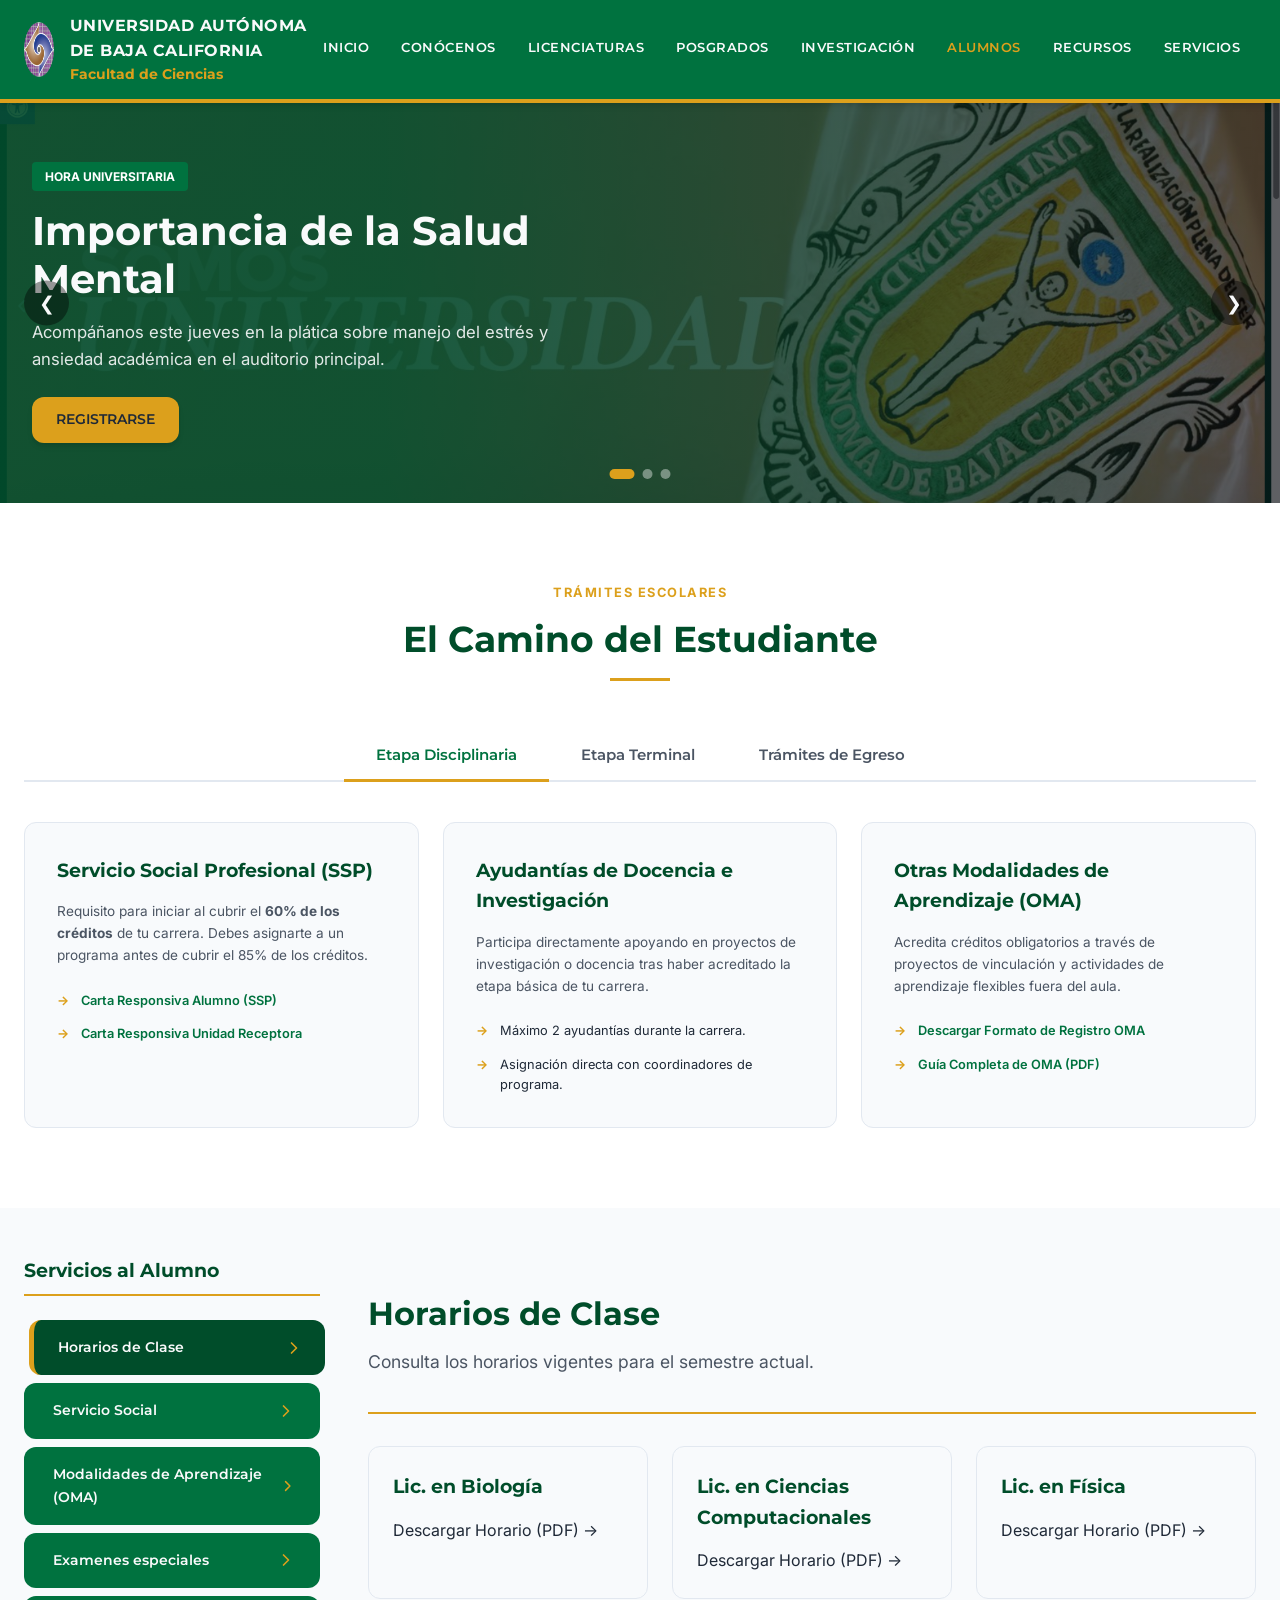
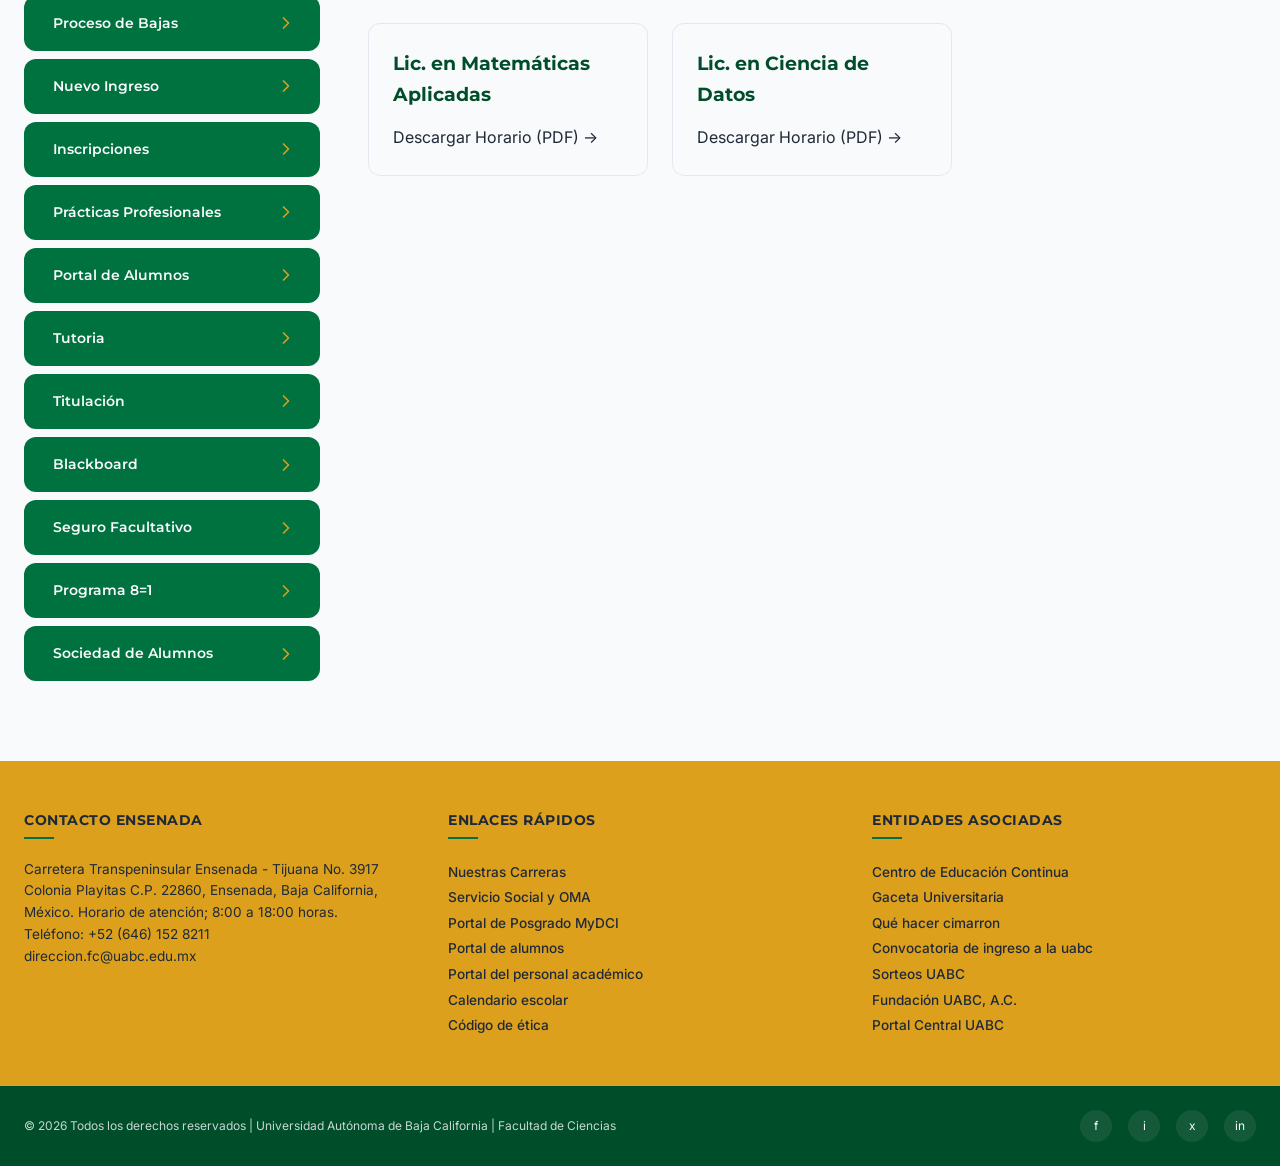
==== commit 8ac47cf2: "alumnos dropdown y navegacion" ====
--- a/alumnos/index.html
+++ b/alumnos/index.html
@@ -29,10 +29,10 @@
 
                 <!-- Desktop Menu -->
                 <nav class="nav-links" id="navLinks">
-                    <div class="nav-item">
+                    <div class="nav-item ">
                         <a href="../index.html" class="nav-link">Inicio</a>
                     </div>
-                    <div class="nav-item">
+                    <div class="nav-item ">
                         <a href="../index.html#nosotros" class="nav-link">Conócenos</a>
                         <div class="dropdown-menu">
                             <a href="../index.html#nosotros" class="dropdown-item">Historia</a>
@@ -40,7 +40,7 @@
                             <a href="../index.html#nosotros" class="dropdown-item">Directorio Administrativo</a>
                         </div>
                     </div>
-                    <div class="nav-item">
+                    <div class="nav-item ">
                         <a href="../index.html#carreras" class="nav-link">Licenciaturas</a>
                         <div class="dropdown-menu">
                             <a href="../carreras/biologia.html" class="dropdown-item">Biología</a>
@@ -51,7 +51,7 @@
                         </div>
                     </div>
                     <div class="nav-item">
-                        <a href="#posgrados" class="nav-link">Posgrados</a>
+                        <a href="../index.html#posgrados" class="nav-link">Posgrados</a>
                         <div class="dropdown-menu">
                             <a href="https://www.mezauabc.com/" target="_blank" class="dropdown-item">M. en Ecología
                                 Molecular y Biotecnología</a>
@@ -61,45 +61,51 @@
                                 Ciencias e Ingeniería (MyDCI)</a>
                         </div>
                     </div>
-                    <div class="nav-item">
-                        <a href="#investigacion" class="nav-link">Investigación</a>
+                    <div class="nav-item ">
+                        <a href="../investigacion/index.html" class="nav-link">Investigación</a>
                         <div class="dropdown-menu">
-                            <a href="#investigacion" class="dropdown-item">Indicadores de Calidad</a>
-                            <a href="#investigacion" class="dropdown-item">Cuerpos Académicos</a>
-                            <a href="#investigacion" class="dropdown-item">Proyectos Activos</a>
+                            <a href="../investigacion/index.html#academicos" class="dropdown-item">Académicos</a>
+                            <a href="../investigacion/index.html#indicadores" class="dropdown-item">Indicadores de
+                                Calidad</a>
+                            <a href="../investigacion/index.html#cuerpos" class="dropdown-item">Cuerpos Académicos</a>
+                            <a href="../investigacion/index.html#proyectos" class="dropdown-item">Proyectos Activos</a>
                         </div>
                     </div>
                     <div class="nav-item active">
-                        <a href="index.html" class="nav-link">Alumnos</a>
+                        <a href="../alumnos/index.html" class="nav-link">Alumnos</a>
                         <div class="dropdown-menu">
-                            <a href="index.html#horarios" class="dropdown-item">Horarios de Clase</a>
-                            <a href="index.html#servicio" class="dropdown-item">Servicio Social</a>
-                            <a href="index.html#oma" class="dropdown-item">Modalidades de Aprendizaje (OMA)</a>
-                            <a href="index.html#tramites" class="dropdown-item">Exámenes especiales</a>
-                            <a href="index.html#tramites" class="dropdown-item">Proceso de Bajas</a>
-                            <a href="index.html#nuevo" class="dropdown-item">Nuevo Ingreso</a>
-                            <a href="index.html#inscripciones" class="dropdown-item">Inscripciones</a>
-                            <a href="index.html#practicas" class="dropdown-item">Prácticas Profesionales</a>
-                            <a href="#portal" class="dropdown-item">Portal de Alumnos</a>
-                            <a href="index.html#tutorias" class="dropdown-item">Tutoría</a>
-                            <a href="index.html#titulacion" class="dropdown-item">Titulación</a>
-                            <a href="#blackboard" class="dropdown-item">Blackboard</a>
-                            <a href="index.html#seguro" class="dropdown-item">Seguro Facultativo</a>
-                        </div>
-                    </div>
-                    <div class="nav-item">
+                            <a href="../alumnos/index.html#horarios" class="dropdown-item">Horarios de Clase</a>
+                            <a href="../alumnos/index.html#servicio" class="dropdown-item">Servicio Social</a>
+                            <a href="../alumnos/index.html#oma" class="dropdown-item">Modalidades de Aprendizaje
+                                (OMA)</a>
+                            <a href="../alumnos/index.html#examenes" class="dropdown-item">Exámenes especiales</a>
+                            <a href="../alumnos/index.html#bajas" class="dropdown-item">Proceso de Bajas</a>
+                            <a href="../alumnos/index.html#ingreso" class="dropdown-item">Nuevo Ingreso</a>
+                            <a href="../alumnos/index.html#inscripciones" class="dropdown-item">Inscripciones</a>
+                            <a href="../alumnos/index.html#practicas" class="dropdown-item">Prácticas Profesionales</a>
+                            <a href="../alumnos/index.html#portal" class="dropdown-item">Portal de Alumnos</a>
+                            <a href="../alumnos/index.html#tutorias" class="dropdown-item">Tutoría</a>
+                            <a href="../alumnos/index.html#titulacion" class="dropdown-item">Titulación</a>
+                            <a href="../alumnos/index.html#blackboard" class="dropdown-item">Blackboard</a>
+                            <a href="../alumnos/index.html#seguro" class="dropdown-item">Seguro Facultativo</a>
+                            <a href="../alumnos/index.html#programa81" class="dropdown-item">Programa 8=1</a>
+                            <a href="../alumnos/index.html#sociedad" class="dropdown-item">Sociedad de Alumnos</a>
+                        </div>
+                    </div>
+                    <div class="nav-item ">
                         <a href="../recursos/index.html" class="nav-link">Recursos</a>
                         <div class="dropdown-menu">
-                            <a href="../index.html#recursos" class="dropdown-item">Manuales de Laboratorio</a>
-                            <a href="../index.html#recursos" class="dropdown-item">Libros Publicados</a>
-                            <a href="../index.html#recursos" class="dropdown-item">Reglamentos</a>
-                        </div>
-                    </div>
-                    <div class="nav-item">
+                            <a href="../recursos/index.html#manuales" class="dropdown-item">Manuales de Laboratorio</a>
+                            <a href="../recursos/index.html#libros" class="dropdown-item">Libros Publicados</a>
+                            <a href="../recursos/index.html#normatividad" class="dropdown-item">Reglamentos</a>
+                        </div>
+                    </div>
+                    <div class="nav-item ">
                         <a href="../servicios/index.html" class="nav-link">Servicios</a>
                         <div class="dropdown-menu">
-                            <a href="../index.html#recursos" class="dropdown-item">Visitas</a>
-                            <a href="../index.html#recursos" class="dropdown-item">Prestación de Servicios</a>
+                            <a href="../servicios/index.html#visitas" class="dropdown-item">Visitas</a>
+                            <a href="../servicios/index.html#prestacion" class="dropdown-item">Prestación de
+                                Servicios</a>
                         </div>
                     </div>
                 </nav>
@@ -296,100 +302,83 @@
                         Servicios al Alumno</h3>
 
                     <div class="student-menu" id="studentMenu">
-                        <div class="student-menu-item active" data-target="titulacion">
-                            Titulación
-                            <svg viewBox="0 0 24 24">
-                                <path d="M9 18l6-6-6-6" stroke-width="2" stroke-linecap="round"
-                                    stroke-linejoin="round" />
-                            </svg>
-                        </div>
-                        <div class="student-menu-item" data-target="horarios">
-                            Horarios de Clase
-                            <svg viewBox="0 0 24 24">
-                                <path d="M9 18l6-6-6-6" stroke-width="2" stroke-linecap="round"
-                                    stroke-linejoin="round" />
-                            </svg>
-                        </div>
-                        <div class="student-menu-item" data-target="servicio">
-                            Servicio Social
-                            <svg viewBox="0 0 24 24">
-                                <path d="M9 18l6-6-6-6" stroke-width="2" stroke-linecap="round"
-                                    stroke-linejoin="round" />
-                            </svg>
-                        </div>
-                        <div class="student-menu-item" data-target="oma">
-                            Modalidades Aprendizaje (OMA)
-                            <svg viewBox="0 0 24 24">
-                                <path d="M9 18l6-6-6-6" stroke-width="2" stroke-linecap="round"
-                                    stroke-linejoin="round" />
-                            </svg>
-                        </div>
-                        <div class="student-menu-item" data-target="tramites">
-                            Trámites Escolares
-                            <svg viewBox="0 0 24 24">
-                                <path d="M9 18l6-6-6-6" stroke-width="2" stroke-linecap="round"
-                                    stroke-linejoin="round" />
-                            </svg>
-                        </div>
-                        <div class="student-menu-item" data-target="practicas">
-                            Prácticas Profesionales
-                            <svg viewBox="0 0 24 24">
-                                <path d="M9 18l6-6-6-6" stroke-width="2" stroke-linecap="round"
-                                    stroke-linejoin="round" />
-                            </svg>
-                        </div>
-                        <div class="student-menu-item" data-target="tutorias">
-                            Tutorías
-                            <svg viewBox="0 0 24 24">
-                                <path d="M9 18l6-6-6-6" stroke-width="2" stroke-linecap="round"
-                                    stroke-linejoin="round" />
-                            </svg>
-                        </div>
-                        <div class="student-menu-item" data-target="seguro">
-                            Seguro Facultativo
-                            <svg viewBox="0 0 24 24">
-                                <path d="M9 18l6-6-6-6" stroke-width="2" stroke-linecap="round"
-                                    stroke-linejoin="round" />
-                            </svg>
-                        </div>
+                        <div class="student-menu-item active" data-target="horarios">Horarios de Clase<svg
+                                viewBox="0 0 24 24">
+                                <path d="M9 18l6-6-6-6" stroke-width="2" stroke-linecap="round"
+                                    stroke-linejoin="round" />
+                            </svg></div>
+                        <div class="student-menu-item" data-target="servicio">Servicio Social<svg viewBox="0 0 24 24">
+                                <path d="M9 18l6-6-6-6" stroke-width="2" stroke-linecap="round"
+                                    stroke-linejoin="round" />
+                            </svg></div>
+                        <div class="student-menu-item" data-target="oma">Modalidades de Aprendizaje (OMA)<svg
+                                viewBox="0 0 24 24">
+                                <path d="M9 18l6-6-6-6" stroke-width="2" stroke-linecap="round"
+                                    stroke-linejoin="round" />
+                            </svg></div>
+                        <div class="student-menu-item" data-target="examenes">Examenes especiales<svg
+                                viewBox="0 0 24 24">
+                                <path d="M9 18l6-6-6-6" stroke-width="2" stroke-linecap="round"
+                                    stroke-linejoin="round" />
+                            </svg></div>
+                        <div class="student-menu-item" data-target="bajas">Proceso de Bajas<svg viewBox="0 0 24 24">
+                                <path d="M9 18l6-6-6-6" stroke-width="2" stroke-linecap="round"
+                                    stroke-linejoin="round" />
+                            </svg></div>
+                        <div class="student-menu-item" data-target="ingreso">Nuevo Ingreso<svg viewBox="0 0 24 24">
+                                <path d="M9 18l6-6-6-6" stroke-width="2" stroke-linecap="round"
+                                    stroke-linejoin="round" />
+                            </svg></div>
+                        <div class="student-menu-item" data-target="inscripciones">Inscripciones<svg
+                                viewBox="0 0 24 24">
+                                <path d="M9 18l6-6-6-6" stroke-width="2" stroke-linecap="round"
+                                    stroke-linejoin="round" />
+                            </svg></div>
+                        <div class="student-menu-item" data-target="practicas">Prácticas Profesionales<svg
+                                viewBox="0 0 24 24">
+                                <path d="M9 18l6-6-6-6" stroke-width="2" stroke-linecap="round"
+                                    stroke-linejoin="round" />
+                            </svg></div>
+                        <div class="student-menu-item" data-target="portal">Portal de Alumnos<svg viewBox="0 0 24 24">
+                                <path d="M9 18l6-6-6-6" stroke-width="2" stroke-linecap="round"
+                                    stroke-linejoin="round" />
+                            </svg></div>
+                        <div class="student-menu-item" data-target="tutorias">Tutoria<svg viewBox="0 0 24 24">
+                                <path d="M9 18l6-6-6-6" stroke-width="2" stroke-linecap="round"
+                                    stroke-linejoin="round" />
+                            </svg></div>
+                        <div class="student-menu-item" data-target="titulacion">Titulación<svg viewBox="0 0 24 24">
+                                <path d="M9 18l6-6-6-6" stroke-width="2" stroke-linecap="round"
+                                    stroke-linejoin="round" />
+                            </svg></div>
+                        <div class="student-menu-item" data-target="blackboard">Blackboard<svg viewBox="0 0 24 24">
+                                <path d="M9 18l6-6-6-6" stroke-width="2" stroke-linecap="round"
+                                    stroke-linejoin="round" />
+                            </svg></div>
+                        <div class="student-menu-item" data-target="seguro">Seguro Facultativo<svg viewBox="0 0 24 24">
+                                <path d="M9 18l6-6-6-6" stroke-width="2" stroke-linecap="round"
+                                    stroke-linejoin="round" />
+                            </svg></div>
+                        <div class="student-menu-item" data-target="programa81">Programa 8=1<svg viewBox="0 0 24 24">
+                                <path d="M9 18l6-6-6-6" stroke-width="2" stroke-linecap="round"
+                                    stroke-linejoin="round" />
+                            </svg></div>
+                        <div class="student-menu-item" data-target="sociedad">Sociedad de Alumnos<svg
+                                viewBox="0 0 24 24">
+                                <path d="M9 18l6-6-6-6" stroke-width="2" stroke-linecap="round"
+                                    stroke-linejoin="round" />
+                            </svg></div>
                     </div>
                 </aside>
 
                 <!-- Main Content Area -->
                 <main class="page-main">
 
-                    <!-- Content: Titulacion -->
-                    <div class="service-content active" id="titulacion">
-                        <div class="service-header">
-                            <h2>Titulación</h2>
-                            <p>Proceso de egreso y obtención del grado de licenciatura.</p>
-                        </div>
-                        <div class="stage-card" style="margin-bottom: 2rem;">
-                            <h3>Trámite Único de Titulación (TUT)</h3>
-                            <p>Para iniciar tu proceso de titulación debes contar con tu expediente completo,
-                                certificado de estudios profesionales, constancia de servicio social, y haber acreditado
-                                el idioma inglés según tu plan de estudios.</p>
-                            <a href="#" class="btn">Manual de Titulación →</a>
-                        </div>
-                        <h3>Modalidades de Titulación Vigentes</h3>
-                        <br>
-                        <ul class="stage-list">
-                            <li><strong>Promedio (Automática):</strong> Promedio general de 90 o superior sin exámenes
-                                extraordinarios.</li>
-                            <li><strong>Examen General de Egreso (EGEL Ceneval):</strong> Acreditar el examen con
-                                testimonio de desempeño satisfactorio o sobresaliente.</li>
-                            <li><strong>Tesis y Examen Profesional:</strong> Defensa pública de un proyecto de
-                                investigación original.</li>
-                            <li><strong>Prácticas Profesionales:</strong> Presentación de memoria de experiencia
-                                profesional y réplica ante sínodo.</li>
-                        </ul>
-                    </div>
-
                     <!-- Content: Horarios -->
-                    <div class="service-content" id="horarios">
+                    <div class="service-content active" id="horarios">
                         <div class="service-header">
                             <h2>Horarios de Clase</h2>
-                            <p>Consulta los horarios vigentes para el semestre actual 2026-1.</p>
+                            <p>Consulta los horarios vigentes para el semestre actual.</p>
                         </div>
                         <div class="stages-grid">
                             <div class="stage-card" style="padding: 1.5rem;">
@@ -425,13 +414,12 @@
                             <div class="stage-card">
                                 <h3>Servicio Social Comunitario (1ra Etapa)</h3>
                                 <p>Debes cumplir 300 horas en programas que beneficien a la comunidad o al entorno
-                                    universitario. Es requisito indispensable para realizar el servicio profesional.</p>
+                                    universitario.</p>
                                 <a href="#" class="btn-text">Formatos SSC →</a>
                             </div>
                             <div class="stage-card">
                                 <h3>Servicio Social Profesional (2da Etapa)</h3>
-                                <p>Requisito para iniciar al cubrir el 60% de los créditos de tu carrera. Debes
-                                    asignarte a un programa vinculado a tu perfil de egreso y cumplir 480 horas.</p>
+                                <p>Requisito para iniciar al cubrir el 60% de los créditos de tu carrera.</p>
                                 <a href="#" class="btn-text">Formatos SSP →</a>
                             </div>
                         </div>
@@ -443,10 +431,6 @@
                             <h2>Modalidades de Aprendizaje (OMA)</h2>
                             <p>Acreditación de actividades flexibles obligatorias.</p>
                         </div>
-                        <p style="margin-bottom: 2rem;">Las OMA son actividades curriculares orientadas a fortalecer la
-                            formación integral del alumno. Se requiere acumular una cantidad específica de créditos a lo
-                            largo de la carrera.</p>
-
                         <ul class="stage-list">
                             <li><strong>Ayudantías de Docencia e Investigación:</strong> Apoyo directo a profesores en
                                 laboratorios o proyectos.</li>
@@ -459,27 +443,54 @@
                         </ul>
                     </div>
 
-                    <!-- Content: Tramites -->
-                    <div class="service-content" id="tramites">
-                        <div class="service-header">
-                            <h2>Trámites Escolares</h2>
-                            <p>Bajas, Exámenes Especiales y otros procedimientos.</p>
-                        </div>
-                        <p style="margin-bottom: 1.5rem;">Toda solicitud administrativa debe ser ingresada en la
-                            Subdirección y/o Departamento de Servicios Estudiantiles dentro de los tiempos estipulados
-                            por el calendario universitario.</p>
-
-                        <div class="stages-grid">
-                            <div class="stage-card" style="padding: 1.5rem;">
-                                <h3>Bajas Temporales</h3>
-                                <p>Si necesitas suspender tus estudios durante un semestre, tramita tu baja temporal en
-                                    las fechas indicadas.</p>
-                            </div>
-                            <div class="stage-card" style="padding: 1.5rem;">
-                                <h3>Exámenes Especiales</h3>
-                                <p>Exámenes de regularización o competencias para acreditar materias no cursadas o
-                                    reprobadas.</p>
-                            </div>
+                    <!-- Content: Examenes especiales -->
+                    <div class="service-content" id="examenes">
+                        <div class="service-header">
+                            <h2>Exámenes Especiales</h2>
+                            <p>Exámenes de regularización o competencias.</p>
+                        </div>
+                        <div class="stage-card">
+                            <p>Solicita tus exámenes para acreditar materias no cursadas o reprobadas dentro de los
+                                tiempos del calendario universitario.</p>
+                            <a href="#" class="btn-text">Solicitar Examen Especial →</a>
+                        </div>
+                    </div>
+
+                    <!-- Content: Proceso de Bajas -->
+                    <div class="service-content" id="bajas">
+                        <div class="service-header">
+                            <h2>Proceso de Bajas</h2>
+                            <p>Bajas temporales o definitivas.</p>
+                        </div>
+                        <div class="stage-card">
+                            <p>Si necesitas suspender tus estudios durante un semestre, tramita tu baja temporal en las
+                                fechas indicadas.</p>
+                            <a href="#" class="btn-text">Más información →</a>
+                        </div>
+                    </div>
+
+                    <!-- Content: Nuevo Ingreso -->
+                    <div class="service-content" id="ingreso">
+                        <div class="service-header">
+                            <h2>Nuevo Ingreso</h2>
+                            <p>Información para aspirantes y alumnos de nuevo ingreso.</p>
+                        </div>
+                        <div class="stage-card">
+                            <p>Consulta los requisitos, fechas de exámenes de admisión y cursos de inducción.</p>
+                            <a href="#" class="btn-text">Portal de Aspirantes →</a>
+                        </div>
+                    </div>
+
+                    <!-- Content: Inscripciones -->
+                    <div class="service-content" id="inscripciones">
+                        <div class="service-header">
+                            <h2>Inscripciones y Reinscripciones</h2>
+                            <p>Proceso de pago y selección de materias.</p>
+                        </div>
+                        <div class="stage-card">
+                            <p>Realiza tu reinscripción a través del sistema oficial. Revisa las fechas y los
+                                lineamientos de selección de asignaturas.</p>
+                            <a href="#" class="btn-text">Sistema de Reinscripción →</a>
                         </div>
                     </div>
 
@@ -490,31 +501,68 @@
                             <p>Vinculación formal con el sector laboral y de investigación.</p>
                         </div>
                         <div class="stage-card">
-                            <p>Las prácticas profesionales permiten al alumno desarrollar habilidades en un entorno de
-                                trabajo real, colaborando en empresas, consultoras, o instituciones científicas. Para
-                                asignarse se debe haber cubierto el <strong>70% de créditos totales</strong> y tener
+                            <p>Para asignarse se debe haber cubierto el <strong>70% de créditos totales</strong> y tener
                                 liberada la primera etapa de servicio social comunitario.</p>
                             <br>
                             <a href="#" class="btn-text">Descargar Carta Responsiva (PDF) →</a>
                         </div>
                     </div>
 
+                    <!-- Content: Portal de Alumnos -->
+                    <div class="service-content" id="portal">
+                        <div class="service-header">
+                            <h2>Portal de Alumnos</h2>
+                            <p>Acceso al sistema central de UABC.</p>
+                        </div>
+                        <div class="stage-card">
+                            <p>Consulta tu historial académico, carga de materias, estado de cuenta y realiza pagos en
+                                línea.</p>
+                            <a href="https://alumnos.uabc.mx/web" target="_blank" class="btn">Ingresar al Portal →</a>
+                        </div>
+                    </div>
+
                     <!-- Content: Tutorias -->
                     <div class="service-content" id="tutorias">
                         <div class="service-header">
                             <h2>Tutorías y Asesorías</h2>
                             <p>Acompañamiento académico a lo largo de tu carrera.</p>
                         </div>
-                        <p style="margin-bottom: 1.5rem;">El programa institucional de tutorías te asigna un profesor
-                            tutor desde tu ingreso para guiarte en tu trayectoria, selección de optativas, movilidad
-                            estudiantil y posibles dificultades académicas.</p>
-
                         <div class="stage-card">
                             <h3>Programa de Asesorías Pares</h3>
-                            <p>Si tienes dificultades con materias específicas (Cálculo, Física, Programación), puedes
-                                solicitar apoyo a estudiantes de semestres avanzados que ofrecen asesorías gratuitas en
-                                la facultad.</p>
+                            <p>Si tienes dificultades con materias específicas, solicita apoyo a estudiantes de
+                                semestres avanzados.</p>
                             <a href="#" class="btn-text">Solicitar Asesoría →</a>
+                        </div>
+                    </div>
+
+                    <!-- Content: Titulacion -->
+                    <div class="service-content" id="titulacion">
+                        <div class="service-header">
+                            <h2>Titulación</h2>
+                            <p>Proceso de egreso y obtención del grado de licenciatura.</p>
+                        </div>
+                        <ul class="stage-list">
+                            <li><strong>Promedio (Automática):</strong> Promedio general de 90 o superior sin exámenes
+                                extraordinarios.</li>
+                            <li><strong>Examen General de Egreso (EGEL Ceneval):</strong> Acreditar el examen con
+                                testimonio de desempeño satisfactorio.</li>
+                            <li><strong>Tesis y Examen Profesional:</strong> Defensa pública de un proyecto de
+                                investigación.</li>
+                            <li><strong>Prácticas Profesionales:</strong> Presentación de memoria de experiencia
+                                profesional.</li>
+                        </ul>
+                    </div>
+
+                    <!-- Content: Blackboard -->
+                    <div class="service-content" id="blackboard">
+                        <div class="service-header">
+                            <h2>Blackboard UABC</h2>
+                            <p>Plataforma educativa en línea.</p>
+                        </div>
+                        <div class="stage-card">
+                            <p>Accede a tus cursos, materiales, tareas y exámenes a través de Blackboard Learn.</p>
+                            <a href="https://uabc.blackboard.com/" target="_blank" class="btn">Ingresar a Blackboard
+                                →</a>
                         </div>
                     </div>
 
@@ -525,11 +573,35 @@
                             <p>Afiliación al IMSS para estudiantes activos.</p>
                         </div>
                         <div class="stage-card">
-                            <p>Es un derecho para todos los estudiantes y un <strong>requisito obligatorio</strong> para
-                                realizar salidas de campo, estancias en laboratorio, e inscribirse al servicio social o
+                            <p>Requisito obligatorio para realizar salidas de campo e inscribirse al servicio social o
                                 prácticas profesionales.</p>
                             <br>
                             <a href="#" class="btn-text">Guía de Alta en el Seguro (PDF) →</a>
+                        </div>
+                    </div>
+
+                    <!-- Content: Programa 8=1 -->
+                    <div class="service-content" id="programa81">
+                        <div class="service-header">
+                            <h2>Programa 8=1</h2>
+                            <p>Reconocimiento a la excelencia académica.</p>
+                        </div>
+                        <div class="stage-card">
+                            <p>El programa 8=1 beneficia a estudiantes destacados permitiéndoles avanzar más rápido en
+                                su trayectoria escolar mediante la exención de pago de créditos al cumplir con los
+                                requisitos estipulados.</p>
+                        </div>
+                    </div>
+
+                    <!-- Content: Sociedad de Alumnos -->
+                    <div class="service-content" id="sociedad">
+                        <div class="service-header">
+                            <h2>Sociedad de Alumnos</h2>
+                            <p>Representación estudiantil de la Facultad de Ciencias.</p>
+                        </div>
+                        <div class="stage-card">
+                            <p>Conoce a tus representantes estudiantiles, participa en actividades recreativas,
+                                académicas y culturales organizadas por la Sociedad de Alumnos (SAFC).</p>
                         </div>
                     </div>
 
